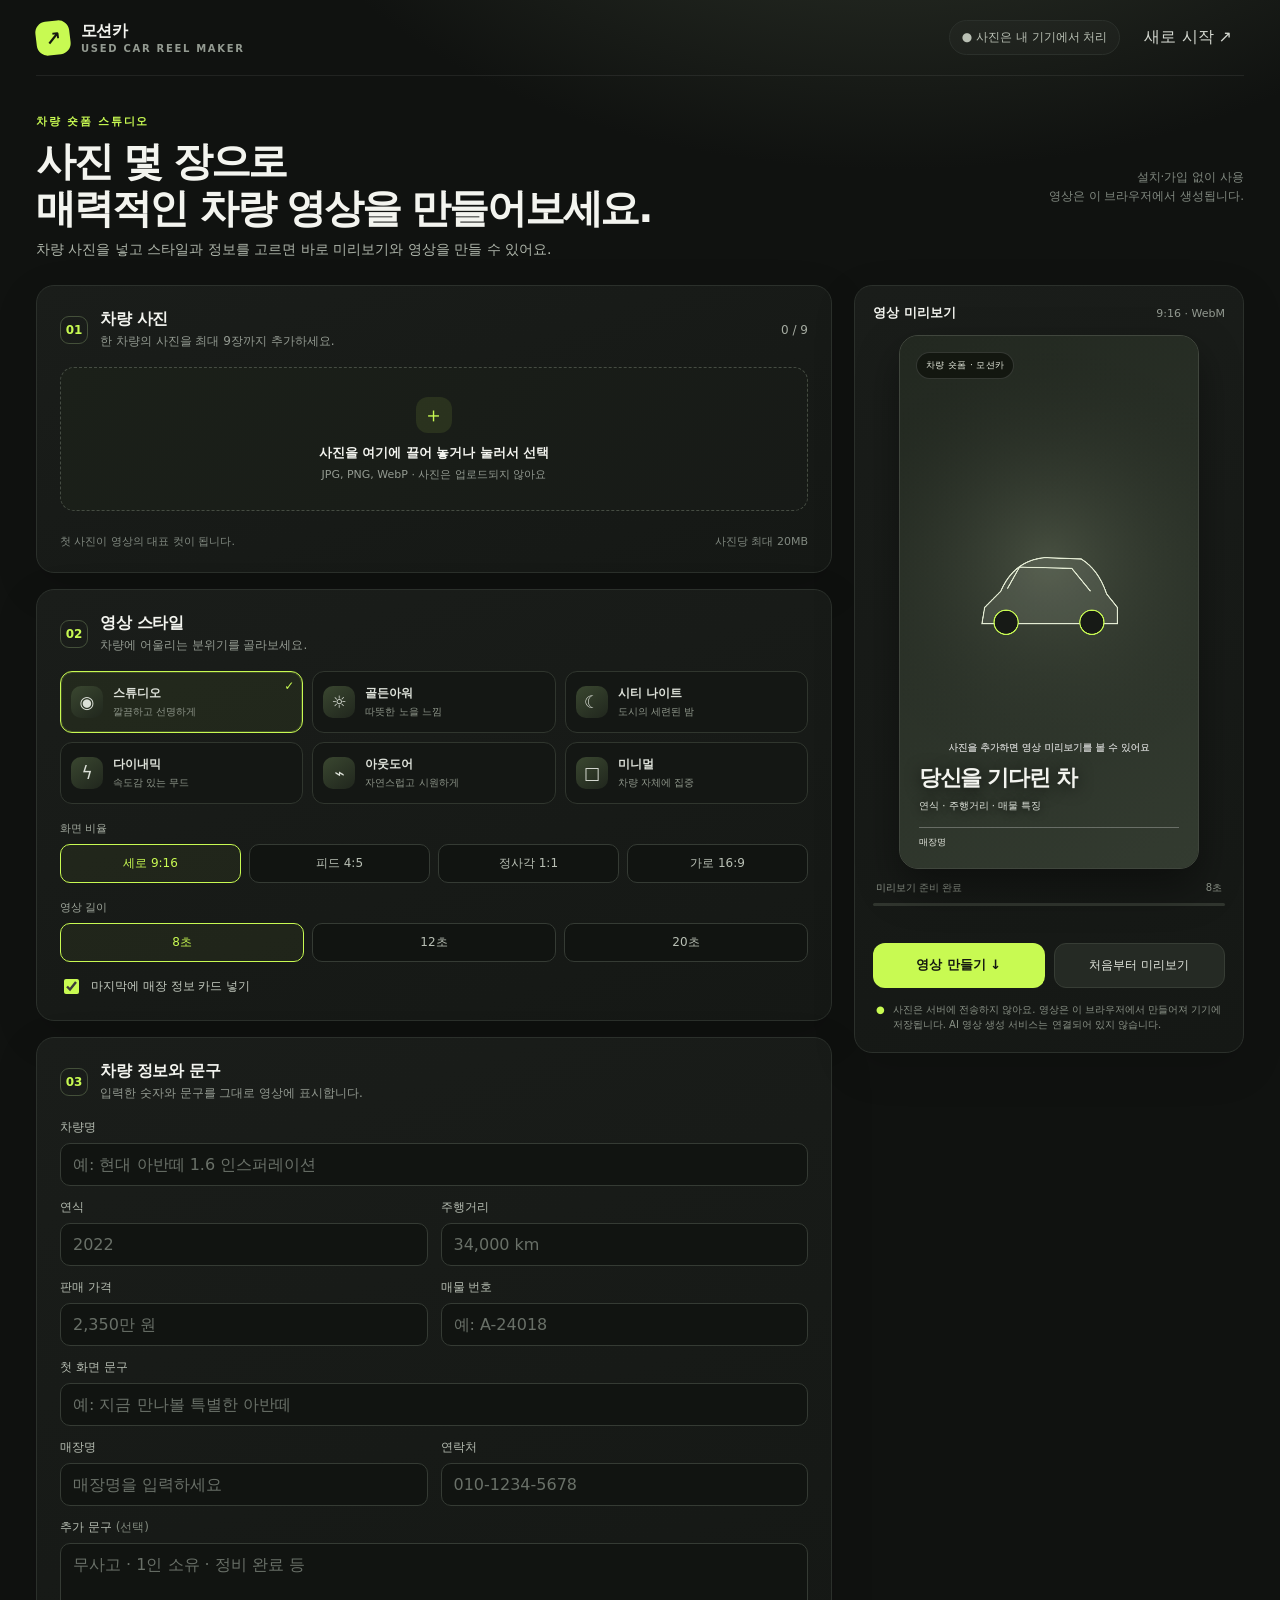
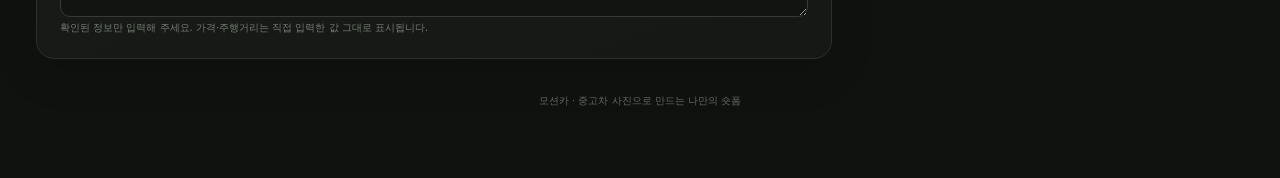
==== reel-maker/index.html @ 9a2888ba "feat: add Korean used-car reel maker" ====
<!doctype html>
<html lang="ko">
<head>
  <meta charset="utf-8">
  <meta name="viewport" content="width=device-width,initial-scale=1">
  <meta name="theme-color" content="#101210">
  <meta name="description" content="중고차 사진을 세로형 숏폼 영상으로 만들어 보세요. 사진은 브라우저에서 처리됩니다.">
  <title>모션카 — 중고차 숏폼 메이커</title>
  <style>
    :root{color-scheme:dark;--bg:#101210;--panel:#171a17;--panel2:#1d211d;--line:#2b302b;--muted:#939a91;--text:#f3f4ef;--lime:#c8fa52;--lime-dark:#a6d735;--orange:#ffb35a;--danger:#ff786f;--radius:18px;font-family:Inter,Pretendard,"Apple SD Gothic Neo","Noto Sans KR",system-ui,sans-serif}
    *{box-sizing:border-box}body{margin:0;background:radial-gradient(1000px 600px at 70% -220px,#32392e 0%,transparent 65%),var(--bg);color:var(--text);min-height:100vh}button,input,select,textarea{font:inherit}button{cursor:pointer}button:focus-visible,input:focus-visible,select:focus-visible,textarea:focus-visible{outline:2px solid var(--lime);outline-offset:2px}.shell{max-width:1320px;margin:auto;padding:0 36px 70px}.topbar{height:76px;display:flex;align-items:center;justify-content:space-between;border-bottom:1px solid #ffffff12}.brand{display:flex;align-items:center;gap:11px;font-weight:800;letter-spacing:-.04em}.brand-mark{width:34px;height:34px;border-radius:11px;background:var(--lime);color:#161910;display:grid;place-items:center;font-size:19px;transform:rotate(-7deg)}.brand small{display:block;color:var(--muted);font-size:10px;letter-spacing:.17em;text-transform:uppercase;margin-top:1px}.top-actions{display:flex;align-items:center;gap:12px}.local-pill{border:1px solid var(--line);background:#ffffff06;border-radius:99px;padding:8px 12px;color:#b9c0b4;font-size:12px}.icon-button,.quiet-button,.primary-button,.upload-button,.remove-button,.mini-button{border:0}.quiet-button{background:transparent;color:#d4d8d0;padding:10px 12px}.page-head{display:flex;justify-content:space-between;align-items:end;gap:20px;padding:38px 0 26px}.eyebrow{color:var(--lime);font-weight:750;font-size:11px;letter-spacing:.16em;text-transform:uppercase}.page-head h1{font-size:clamp(27px,4vw,40px);line-height:1.18;letter-spacing:-.055em;margin:9px 0 9px}.page-head p{margin:0;color:#aeb5aa;font-size:14px}.credit-note{align-self:center;text-align:right;color:#818980;font-size:12px;line-height:1.6}.workspace{display:grid;grid-template-columns:minmax(0,1fr) 390px;gap:22px;align-items:start}.form-column{display:grid;gap:16px}.panel{background:linear-gradient(160deg,#1a1d1a,#151815);border:1px solid var(--line);border-radius:var(--radius);padding:23px;box-shadow:0 14px 44px #0002}.section-head{display:flex;align-items:center;gap:12px;margin-bottom:17px}.step{width:28px;height:28px;border:1px solid #44503a;border-radius:9px;display:grid;place-items:center;color:var(--lime);font-weight:800;font-size:12px}.section-head h2{font-size:16px;margin:0;letter-spacing:-.02em}.section-head p{margin:3px 0 0;color:var(--muted);font-size:12px}.section-head .count{margin-left:auto;font-size:12px;color:#a5aba1}.dropzone{position:relative;border:1px dashed #454c42;border-radius:14px;background:linear-gradient(135deg,#1b2019,#171a17);min-height:144px;display:flex;align-items:center;justify-content:center;text-align:center;padding:20px;transition:.18s}.dropzone:hover,.dropzone.dragging{border-color:var(--lime);background:#c8fa520a}.upload-icon{width:36px;height:36px;border-radius:12px;background:#c8fa5218;color:var(--lime);display:grid;place-items:center;font-size:21px;margin:0 auto 9px}.dropzone strong{font-size:13px}.dropzone span{display:block;color:var(--muted);font-size:11px;margin-top:5px}.upload-button{position:absolute;inset:0;width:100%;height:100%;opacity:0;cursor:pointer}.photo-grid{display:grid;grid-template-columns:repeat(5,minmax(0,1fr));gap:9px;margin-top:12px}.photo-card{position:relative;aspect-ratio:1;border-radius:12px;overflow:hidden;border:1px solid #ffffff18;background:#262a25}.photo-card img{width:100%;height:100%;object-fit:cover;display:block}.photo-index{position:absolute;left:7px;top:7px;background:#0b0d0bbd;border:1px solid #ffffff25;border-radius:7px;padding:3px 6px;font-size:10px}.remove-button{position:absolute;right:6px;top:6px;background:#0b0d0bce;color:#fff;border:1px solid #ffffff25;border-radius:7px;width:24px;height:24px;font-size:13px}.photo-foot{display:flex;justify-content:space-between;gap:10px;color:#818980;font-size:11px;margin-top:11px}.form-grid{display:grid;grid-template-columns:1fr 1fr;gap:13px}.field{display:grid;gap:7px}.field.full{grid-column:1/-1}.field label{font-size:12px;color:#b6bdb2}.field input,.field select,.field textarea{width:100%;border:1px solid #353b34;border-radius:10px;background:#111411;color:var(--text);padding:11px 12px;min-height:42px}.field input::placeholder,.field textarea::placeholder{color:#697068}.field textarea{resize:vertical;min-height:74px}.field-hint{font-size:10px;color:#747c72;margin-top:-3px}.style-grid{display:grid;grid-template-columns:repeat(3,minmax(0,1fr));gap:9px}.style-card{position:relative;display:flex;align-items:center;gap:10px;text-align:left;color:#dce0d8;background:#141714;border:1px solid #30362e;border-radius:12px;padding:11px 10px;min-height:62px;transition:.15s}.style-card:hover{border-color:#656e5e}.style-card.active{border-color:var(--lime);background:#c8fa520d;box-shadow:0 0 0 1px #c8fa522e inset}.style-glyph{width:32px;height:32px;border-radius:10px;display:grid;place-items:center;background:linear-gradient(145deg,#3a4730,#20261d);font-size:17px;flex:none}.style-card b{font-size:12px;display:block}.style-card small{font-size:10px;color:#8e968a;display:block;margin-top:3px}.style-card .check{position:absolute;right:8px;top:7px;color:var(--lime);font-size:12px;display:none}.style-card.active .check{display:block}.option-row{display:flex;gap:8px}.option-button{flex:1;border:1px solid #353b34;border-radius:10px;background:#111411;color:#b9c0b5;padding:10px 8px;font-size:12px;transition:.15s}.option-button.active{border-color:var(--lime);color:var(--lime);background:#c8fa520c}.sub-label{font-size:11px;color:#9fa69b;margin:17px 0 8px}.sub-label:first-child{margin-top:0}.checkrow{display:flex;align-items:center;gap:9px;color:#c4cbc0;font-size:12px;margin-top:14px}.checkrow input{accent-color:var(--lime);width:15px;height:15px}.preview-column{position:sticky;top:18px}.preview-panel{padding:18px}.preview-top{display:flex;align-items:center;justify-content:space-between;margin-bottom:13px}.preview-top b{font-size:13px}.preview-top span{color:#939a91;font-size:11px}.preview-wrap{position:relative;width:min(100%,300px);margin:0 auto;aspect-ratio:9/16;border-radius:19px;overflow:hidden;background:#252921;border:1px solid #40463d;box-shadow:0 18px 42px #0006}.preview-wrap canvas{width:100%;height:100%;display:block}.preview-overlay{position:absolute;inset:0;pointer-events:none;display:flex;flex-direction:column;justify-content:space-between;padding:16px}.preview-badge{align-self:flex-start;background:#10130dcc;border:1px solid #ffffff24;border-radius:99px;padding:6px 9px;font-size:9px;letter-spacing:.04em;color:#e4e9dc}.preview-footer{padding:0 3px 3px}.preview-hook{font-size:22px;font-weight:850;letter-spacing:-.06em;line-height:1.15;text-shadow:0 2px 16px #000b;max-width:95%}.preview-meta{margin-top:8px;font-size:10px;color:#e1e6dd;text-shadow:0 1px 10px #000}.preview-price{margin-top:7px;color:var(--lime);font-weight:850;font-size:16px;text-shadow:0 1px 10px #000}.preview-dealer{margin-top:14px;border-top:1px solid #ffffff45;padding-top:8px;font-size:9px;color:#e6e9e0;display:flex;justify-content:space-between}.preview-caption{display:flex;justify-content:space-between;align-items:center;color:#8f968b;font-size:10px;padding:12px 3px 0}.render-progress{height:3px;background:#31362f;border-radius:99px;margin-top:8px;overflow:hidden}.render-progress i{display:block;width:0;height:100%;background:var(--lime);transition:width .2s}.preview-controls{display:grid;grid-template-columns:1fr 1fr;gap:9px;margin-top:15px}.primary-button{background:var(--lime);color:#141810;font-weight:850;border-radius:12px;padding:13px 15px;font-size:13px;transition:transform .15s,background .15s}.primary-button:hover{background:#d5ff72;transform:translateY(-1px)}.primary-button:disabled{opacity:.55;cursor:wait;transform:none}.secondary-button{background:#252a24;color:#e4e8df;border:1px solid #373d35;border-radius:12px;padding:13px 12px;font-size:12px}.privacy-note{display:flex;gap:8px;align-items:flex-start;color:#899186;font-size:10px;line-height:1.55;padding:14px 3px 1px}.privacy-note i{color:var(--lime);font-style:normal}.toast{position:fixed;left:50%;bottom:24px;transform:translate(-50%,20px);opacity:0;pointer-events:none;background:#252a23;border:1px solid #59634d;color:#edf1e7;border-radius:12px;padding:11px 15px;font-size:12px;box-shadow:0 8px 28px #0007;transition:.2s;z-index:5}.toast.show{opacity:1;transform:translate(-50%,0)}.progress-label{color:#a6b09e;font-size:10px;margin-top:7px;min-height:15px}.footer-note{text-align:center;color:#626a60;font-size:10px;margin-top:35px}
    @media(max-width:980px){.workspace{grid-template-columns:minmax(0,1fr) 330px;gap:14px}.shell{padding-left:22px;padding-right:22px}.panel{padding:19px}.style-grid{grid-template-columns:repeat(2,minmax(0,1fr))}.photo-grid{grid-template-columns:repeat(4,minmax(0,1fr))}}
    @media(max-width:760px){.shell{padding:0 14px 45px}.topbar{height:62px}.local-pill{font-size:10px}.quiet-button{font-size:12px}.page-head{padding:27px 0 20px;align-items:start}.credit-note{display:none}.workspace{grid-template-columns:1fr}.preview-column{position:relative;top:auto;grid-row:1}.preview-panel{padding:14px}.preview-wrap{width:min(58vw,250px)}.preview-controls{grid-template-columns:1fr 1fr}.form-column{grid-row:2}.panel{padding:18px}.photo-grid{grid-template-columns:repeat(4,minmax(0,1fr))}}
    @media(max-width:440px){.page-head h1{font-size:27px}.section-head{margin-bottom:14px}.form-grid{gap:10px}.style-grid{gap:7px}.style-card{padding:9px 8px;gap:7px}.style-glyph{width:28px;height:28px}.photo-grid{grid-template-columns:repeat(3,minmax(0,1fr))}.preview-wrap{width:min(65vw,230px)}}
  </style>
</head>
<body>
  <div class="shell">
    <header class="topbar">
      <div class="brand"><div class="brand-mark" aria-hidden="true">↗</div><div>모션카<small>USED CAR REEL MAKER</small></div></div>
      <div class="top-actions"><span class="local-pill">● 사진은 내 기기에서 처리</span><button class="quiet-button" id="resetBtn" type="button">새로 시작 ↗</button></div>
    </header>
    <main>
      <div class="page-head"><div><div class="eyebrow">차량 숏폼 스튜디오</div><h1>사진 몇 장으로<br>매력적인 차량 영상을 만들어보세요.</h1><p>차량 사진을 넣고 스타일과 정보를 고르면 바로 미리보기와 영상을 만들 수 있어요.</p></div><div class="credit-note">설치·가입 없이 사용<br>영상은 이 브라우저에서 생성됩니다.</div></div>
      <div class="workspace">
        <div class="form-column">
          <section class="panel" aria-labelledby="photosTitle">
            <div class="section-head"><span class="step">01</span><div><h2 id="photosTitle">차량 사진</h2><p>한 차량의 사진을 최대 9장까지 추가하세요.</p></div><span class="count" id="photoCount">0 / 9</span></div>
            <div class="dropzone" id="dropzone"><div><div class="upload-icon">＋</div><strong>사진을 여기에 끌어 놓거나 눌러서 선택</strong><span>JPG, PNG, WebP · 사진은 업로드되지 않아요</span></div><input class="upload-button" id="photoInput" type="file" accept="image/jpeg,image/png,image/webp" multiple aria-label="차량 사진 선택"></div>
            <div class="photo-grid" id="photoGrid" aria-live="polite"></div>
            <div class="photo-foot"><span>첫 사진이 영상의 대표 컷이 됩니다.</span><span>사진당 최대 20MB</span></div>
          </section>
          <section class="panel" aria-labelledby="settingsTitle">
            <div class="section-head"><span class="step">02</span><div><h2 id="settingsTitle">영상 스타일</h2><p>차량에 어울리는 분위기를 골라보세요.</p></div></div>
            <div class="style-grid" id="styleGrid">
              <button class="style-card active" data-style="studio" type="button"><span class="style-glyph">◉</span><span><b>스튜디오</b><small>깔끔하고 선명하게</small></span><span class="check">✓</span></button>
              <button class="style-card" data-style="golden" type="button"><span class="style-glyph">☼</span><span><b>골든아워</b><small>따뜻한 노을 느낌</small></span><span class="check">✓</span></button>
              <button class="style-card" data-style="night" type="button"><span class="style-glyph">☾</span><span><b>시티 나이트</b><small>도시의 세련된 밤</small></span><span class="check">✓</span></button>
              <button class="style-card" data-style="sport" type="button"><span class="style-glyph">ϟ</span><span><b>다이내믹</b><small>속도감 있는 무드</small></span><span class="check">✓</span></button>
              <button class="style-card" data-style="nature" type="button"><span class="style-glyph">⌁</span><span><b>아웃도어</b><small>자연스럽고 시원하게</small></span><span class="check">✓</span></button>
              <button class="style-card" data-style="minimal" type="button"><span class="style-glyph">□</span><span><b>미니멀</b><small>차량 자체에 집중</small></span><span class="check">✓</span></button>
            </div>
            <div class="sub-label">화면 비율</div><div class="option-row" id="ratioOptions"><button class="option-button active" data-value="9:16" type="button">세로 9:16</button><button class="option-button" data-value="4:5" type="button">피드 4:5</button><button class="option-button" data-value="1:1" type="button">정사각 1:1</button><button class="option-button" data-value="16:9" type="button">가로 16:9</button></div>
            <div class="sub-label">영상 길이</div><div class="option-row" id="durationOptions"><button class="option-button active" data-value="8" type="button">8초</button><button class="option-button" data-value="12" type="button">12초</button><button class="option-button" data-value="20" type="button">20초</button></div>
            <label class="checkrow"><input id="endCard" type="checkbox" checked> 마지막에 매장 정보 카드 넣기</label>
          </section>
          <section class="panel" aria-labelledby="detailsTitle">
            <div class="section-head"><span class="step">03</span><div><h2 id="detailsTitle">차량 정보와 문구</h2><p>입력한 숫자와 문구를 그대로 영상에 표시합니다.</p></div></div>
            <div class="form-grid">
              <div class="field full"><label for="carName">차량명</label><input id="carName" maxlength="48" placeholder="예: 현대 아반떼 1.6 인스퍼레이션"></div>
              <div class="field"><label for="year">연식</label><input id="year" inputmode="numeric" maxlength="4" placeholder="2022"></div>
              <div class="field"><label for="mileage">주행거리</label><input id="mileage" inputmode="numeric" placeholder="34,000 km"></div>
              <div class="field"><label for="price">판매 가격</label><input id="price" placeholder="2,350만 원"></div>
              <div class="field"><label for="stock">매물 번호</label><input id="stock" maxlength="24" placeholder="예: A-24018"></div>
              <div class="field full"><label for="hook">첫 화면 문구</label><input id="hook" maxlength="42" placeholder="예: 지금 만나볼 특별한 아반떼"></div>
              <div class="field"><label for="dealer">매장명</label><input id="dealer" maxlength="32" placeholder="매장명을 입력하세요"></div>
              <div class="field"><label for="phone">연락처</label><input id="phone" inputmode="tel" maxlength="24" placeholder="010-1234-5678"></div>
              <div class="field full"><label for="extra">추가 문구 <span style="color:#7f877c">(선택)</span></label><textarea id="extra" maxlength="80" placeholder="무사고 · 1인 소유 · 정비 완료 등"></textarea><span class="field-hint">확인된 정보만 입력해 주세요. 가격·주행거리는 직접 입력한 값 그대로 표시됩니다.</span></div>
            </div>
          </section>
        </div>
        <aside class="preview-column">
          <section class="panel preview-panel" aria-label="영상 미리보기">
            <div class="preview-top"><b>영상 미리보기</b><span id="previewRatio">9:16 · WebM</span></div>
            <div class="preview-wrap" id="previewWrap"><canvas id="previewCanvas" aria-label="차량 영상 미리보기"></canvas><div class="preview-overlay"><span class="preview-badge">차량 숏폼 · 모션카</span><div class="preview-footer"><div class="preview-hook" id="previewHook">당신을 기다린 차</div><div class="preview-meta" id="previewMeta">차량 사진을 추가하면<br>미리보기가 시작돼요.</div><div class="preview-price" id="previewPrice"></div><div class="preview-dealer"><span id="previewDealer">매장명</span><span id="previewPhone"></span></div></div></div></div>
            <div class="preview-caption"><span id="previewState">미리보기 준비 완료</span><span id="previewDuration">8초</span></div><div class="render-progress"><i id="progressBar"></i></div><div class="progress-label" id="progressLabel" aria-live="polite"></div>
            <div class="preview-controls"><button class="primary-button" id="createBtn" type="button">영상 만들기 ↓</button><button class="secondary-button" id="previewBtn" type="button">처음부터 미리보기</button></div>
            <div class="privacy-note"><i>●</i><span>사진은 서버에 전송하지 않아요. 영상은 이 브라우저에서 만들어져 기기에 저장됩니다. AI 영상 생성 서비스는 연결되어 있지 않습니다.</span></div>
          </section>
        </aside>
      </div>
    </main>
    <div class="footer-note">모션카 · 중고차 사진으로 만드는 나만의 숏폼</div>
  </div>
  <div class="toast" id="toast" role="status" aria-live="polite"></div>
  <script>
  (()=>{
    const MAX_FILES=9,MAX_SIZE=20*1024*1024;
    const state={photos:[],style:'studio',ratio:'9:16',duration:8,rendering:false,raf:0,startedAt:performance.now()};
    const $=s=>document.querySelector(s), canvas=$('#previewCanvas'),ctx=canvas.getContext('2d',{alpha:false});
    const themes={studio:{top:'#222820',bottom:'#333b30',glow:'#d6e4bb'},golden:{top:'#45301f',bottom:'#8b5732',glow:'#ffd089'},night:{top:'#111728',bottom:'#252f47',glow:'#97baff'},sport:{top:'#251e20',bottom:'#542e2e',glow:'#ff8274'},nature:{top:'#172c28',bottom:'#375044',glow:'#a7dcb5'},minimal:{top:'#242622',bottom:'#484a40',glow:'#eeeece'}};
    const ratioMap={'9:16':[720,1280],'4:5':[864,1080],'1:1':[1080,1080],'16:9':[1280,720]};
    function text(id){return document.getElementById(id).value.trim()}
    function fmtPrice(value){return value?value:''}
    function setCanvasSize(){const d=ratioMap[state.ratio];canvas.width=d[0];canvas.height=d[1];$('#previewWrap').style.aspectRatio=state.ratio.replace(':',' / ');$('#previewRatio').textContent=state.ratio+' · WebM';drawPreview()}
    function cover(img,x,y,w,h,zoom=1){const iw=img.naturalWidth||img.width,ih=img.naturalHeight||img.height;if(!iw||!ih)return;const scale=Math.max(w/iw,h/ih)*zoom,sw=w/scale,sh=h/scale,sx=(iw-sw)/2,sy=(ih-sh)/2;ctx.drawImage(img,sx,sy,sw,sh,x,y,w,h)}
    function drawBackdrop(){const g=ctx.createLinearGradient(0,0,canvas.width,canvas.height),t=themes[state.style];g.addColorStop(0,t.top);g.addColorStop(1,t.bottom);ctx.fillStyle=g;ctx.fillRect(0,0,canvas.width,canvas.height);const glow=ctx.createRadialGradient(canvas.width*.5,canvas.height*.42,20,canvas.width*.5,canvas.height*.42,canvas.width*.75);glow.addColorStop(0,t.glow+'28');glow.addColorStop(1,'#00000000');ctx.fillStyle=glow;ctx.fillRect(0,0,canvas.width,canvas.height)}
    function drawCarGlyph(){const w=canvas.width,h=canvas.height,cx=w*.5,cy=h*.49,s=Math.min(w,h)*.45;ctx.save();ctx.translate(cx,cy);ctx.fillStyle='#d8dfd01d';ctx.strokeStyle='#e4ecd4';ctx.lineWidth=Math.max(2,s*.009);ctx.beginPath();ctx.moveTo(-s*.48,s*.08);ctx.lineTo(-s*.36,-s*.04);ctx.quadraticCurveTo(-s*.26,-s*.27,-s*.03,-s*.29);ctx.lineTo(s*.24,-s*.28);ctx.quadraticCurveTo(s*.37,-s*.2,s*.43,-s*.02);ctx.lineTo(s*.51,s*.08);ctx.lineTo(s*.51,s*.2);ctx.lineTo(-s*.5,s*.2);ctx.closePath();ctx.fill();ctx.stroke();ctx.beginPath();ctx.moveTo(-s*.31,-s*.06);ctx.lineTo(-s*.22,-s*.22);ctx.lineTo(s*.17,-s*.21);ctx.lineTo(s*.31,-s*.04);ctx.stroke();for(const x of [-.32,.32]){ctx.beginPath();ctx.arc(s*x,s*.19,s*.09,0,Math.PI*2);ctx.fillStyle='#171a16';ctx.fill();ctx.strokeStyle='#c8fa52';ctx.stroke()}ctx.restore();ctx.fillStyle='#ffffffaa';ctx.font=`600 ${Math.round(Math.min(w,h)*.032)}px system-ui`;ctx.textAlign='center';ctx.fillText('사진을 추가하면 영상 미리보기를 볼 수 있어요',w/2,canvas.height*.78)}
    function drawPreview(){if(!ctx)return;drawBackdrop();if(!state.photos.length){drawCarGlyph();return}const now=performance.now(),index=Math.floor(now/2700)%state.photos.length,img=state.photos[index].img;const zoom=1.015+Math.sin(now/2600)*.035;ctx.save();cover(img,canvas.width*.04,canvas.height*.14,canvas.width*.92,canvas.height*.66,zoom);ctx.fillStyle='#11150d20';ctx.fillRect(canvas.width*.04,canvas.height*.14,canvas.width*.92,canvas.height*.66);ctx.restore();const fade=ctx.createLinearGradient(0,canvas.height*.59,0,canvas.height);fade.addColorStop(0,'#10130a00');fade.addColorStop(.52,'#10130ab3');fade.addColorStop(1,'#10130af2');ctx.fillStyle=fade;ctx.fillRect(0,0,canvas.width,canvas.height);ctx.fillStyle=themes[state.style].glow;ctx.fillRect(canvas.width*.08,canvas.height*.81,canvas.width*.11,Math.max(3,canvas.height*.005));window.cancelAnimationFrame(state.raf);state.raf=window.requestAnimationFrame(drawPreview)}
    function updateOverlay(){const name=text('carName')||'당신을 기다린 차';$('#previewHook').textContent=text('hook')||name;const meta=[text('year'),text('mileage'),text('extra')].filter(Boolean);$('#previewMeta').innerHTML=meta.length?meta.map(escapeHTML).join(' · '):'연식 · 주행거리 · 매물 특징';$('#previewPrice').textContent=fmtPrice(text('price'));$('#previewDealer').textContent=text('dealer')||'매장명';$('#previewPhone').textContent=text('phone');$('#previewDuration').textContent=state.duration+'초';drawPreview()}
    function escapeHTML(v){return v.replace(/[&<>"']/g,c=>({'&':'&amp;','<':'&lt;','>':'&gt;','"':'&quot;',"'":'&#39;'}[c]))}
    function toast(message){const el=$('#toast');el.textContent=message;el.classList.add('show');clearTimeout(toast.timer);toast.timer=setTimeout(()=>el.classList.remove('show'),2600)}
    function renderPhotos(){const grid=$('#photoGrid');grid.replaceChildren();state.photos.forEach((p,i)=>{const card=document.createElement('div');card.className='photo-card';const img=document.createElement('img');img.src=p.url;img.alt=`차량 사진 ${i+1}`;img.loading='lazy';const num=document.createElement('span');num.className='photo-index';num.textContent=i===0?'대표':String(i+1).padStart(2,'0');const del=document.createElement('button');del.className='remove-button';del.type='button';del.title=`사진 ${i+1} 삭제`;del.setAttribute('aria-label',`사진 ${i+1} 삭제`);del.textContent='×';del.addEventListener('click',()=>{URL.revokeObjectURL(state.photos[i].url);state.photos.splice(i,1);renderPhotos();updateOverlay()});card.append(img,num,del);grid.append(card)});$('#photoCount').textContent=`${state.photos.length} / ${MAX_FILES}`;updateOverlay()}
    function addFiles(files){const candidates=[...files].filter(f=>f.type.startsWith('image/'));if(candidates.length!==files.length)toast('이미지 파일만 추가할 수 있어요.');for(const f of candidates){if(state.photos.length>=MAX_FILES){toast('사진은 최대 9장까지 추가할 수 있어요.');break}if(f.size>MAX_SIZE){toast(`${f.name}: 20MB 이하의 사진을 선택해 주세요.`);continue}const url=URL.createObjectURL(f),img=new Image();img.onload=()=>{state.photos.push({file:f,url,img});renderPhotos()};img.onerror=()=>{URL.revokeObjectURL(url);toast('열 수 없는 사진입니다. 다른 파일을 선택해 주세요.')};img.src=url}}
    function drawVideoFrame(timeSeconds,totalSeconds){const n=state.photos.length,withEnd=$('#endCard').checked&&text('dealer'),end=withEnd&&timeSeconds>totalSeconds-.9;drawBackdrop();if(end){const t=themes[state.style];ctx.fillStyle=t.glow;ctx.font=`800 ${canvas.width*.07}px system-ui`;ctx.textAlign='center';ctx.fillText(text('dealer')||'문의하기',canvas.width/2,canvas.height*.43);ctx.fillStyle='#f4f5ee';ctx.font=`700 ${canvas.width*.052}px system-ui`;ctx.fillText(text('carName')||'차량 상담 안내',canvas.width/2,canvas.height*.51);ctx.fillStyle='#c9d0c1';ctx.font=`500 ${canvas.width*.036}px system-ui`;ctx.fillText(text('phone')||'편하게 문의해 주세요',canvas.width/2,canvas.height*.58);ctx.fillStyle='#c8fa52';ctx.font=`800 ${canvas.width*.035}px system-ui`;ctx.fillText(text('price'),canvas.width/2,canvas.height*.66);return}
      const contentDuration=withEnd?totalSeconds-.9:totalSeconds,per=contentDuration/n,slide=Math.min(n-1,Math.floor(timeSeconds/per)),local=Math.max(0,(timeSeconds-slide*per)/per),p=state.photos[slide];if(p){const pad=canvas.width*.04,top=canvas.height*.1,bottom=canvas.height*.76;const zoom=1+local*.07,offset=Math.sin(local*Math.PI)*canvas.width*.025;cover(p.img,pad+offset,top,canvas.width-pad*2,bottom-top,zoom)}const fade=ctx.createLinearGradient(0,canvas.height*.53,0,canvas.height);fade.addColorStop(0,'#10130a00');fade.addColorStop(.5,'#10130ab8');fade.addColorStop(1,'#10130af7');ctx.fillStyle=fade;ctx.fillRect(0,canvas.height*.5,canvas.width,canvas.height*.5);ctx.textAlign='left';const left=canvas.width*.09,base=canvas.height*.81,scale=canvas.width/720;ctx.fillStyle='#fff';ctx.font=`700 ${28*scale}px system-ui`;wrapCanvasText(text('hook')||text('carName')||'오늘의 추천 차량',left,base,canvas.width*.8,34*scale);let y=base+54*scale;ctx.fillStyle='#dfe5d9';ctx.font=`500 ${15*scale}px system-ui`;const meta=[text('year'),text('mileage'),text('stock')&&`매물 ${text('stock')}`].filter(Boolean).join('  ·  ');if(meta){ctx.fillText(meta,left,y);y+=28*scale}if(text('price')){ctx.fillStyle='#c8fa52';ctx.font=`800 ${22*scale}px system-ui`;ctx.fillText(text('price'),left,y);y+=31*scale}if(text('extra')){ctx.fillStyle='#f0f3eb';ctx.font=`500 ${14*scale}px system-ui`;wrapCanvasText(text('extra'),left,y,canvas.width*.82,19*scale)}ctx.fillStyle='#ffffffb8';ctx.font=`500 ${12*scale}px system-ui`;ctx.fillText(text('dealer')||'모션카',left,canvas.height*.95);ctx.textAlign='right';ctx.fillText(`${String(slide+1).padStart(2,'0')} / ${String(n).padStart(2,'0')}`,canvas.width-left,canvas.height*.95)}
    function wrapCanvasText(value,x,y,maxWidth,lineHeight){let line='';for(const word of value){const next=line+word;if(ctx.measureText(next).width>maxWidth&&line){ctx.fillText(line,x,y);line=word;y+=lineHeight}else line=next}if(line)ctx.fillText(line,x,y)}
    function saveBlob(blob){const a=document.createElement('a'),url=URL.createObjectURL(blob);a.href=url;a.download=`motioncar-${new Date().toISOString().slice(0,10)}.webm`;document.body.append(a);a.click();a.remove();setTimeout(()=>URL.revokeObjectURL(url),30000)}
    async function createVideo(){if(!state.photos.length){toast('먼저 차량 사진을 한 장 이상 추가해 주세요.');$('#photoInput').focus();return}if(state.rendering)return;if(!window.MediaRecorder||!canvas.captureStream){toast('이 브라우저에서는 영상 내보내기를 지원하지 않아요. 최신 Chrome 또는 Edge를 사용해 주세요.');return}state.rendering=true;$('#createBtn').disabled=true;$('#createBtn').textContent='영상 만드는 중…';$('#previewState').textContent='영상 생성 중';$('#progressLabel').textContent='사진을 영상으로 연결하고 있어요…';$('#progressBar').style.width='0%';setCanvasSize();window.cancelAnimationFrame(state.raf);state.raf=0;const stream=canvas.captureStream(30);let mime='video/webm;codecs=vp9';if(!MediaRecorder.isTypeSupported(mime))mime='video/webm;codecs=vp8';if(!MediaRecorder.isTypeSupported(mime))mime='video/webm';const parts=[];let recorder;try{const recorderOptions={videoBitsPerSecond:5000000};if(MediaRecorder.isTypeSupported(mime))recorderOptions.mimeType=mime;recorder=new MediaRecorder(stream,recorderOptions);recorder.ondataavailable=e=>{if(e.data&&e.data.size)parts.push(e.data)};const stopped=new Promise((resolve,reject)=>{recorder.onstop=resolve;recorder.onerror=()=>reject(new Error('영상 인코딩에 실패했어요.'))});recorder.start(200);const started=performance.now(),duration=state.duration*1000;await new Promise(resolve=>{const tick=now=>{const elapsed=now-started,sec=Math.min(state.duration,elapsed/1000);drawVideoFrame(sec,state.duration);$('#progressBar').style.width=`${Math.min(100,elapsed/duration*100)}%`;if(elapsed>=duration){recorder.stop();resolve()}else requestAnimationFrame(tick)};requestAnimationFrame(tick)});await stopped;stream.getTracks().forEach(t=>t.stop());const blob=new Blob(parts,{type:recorder.mimeType||'video/webm'});saveBlob(blob);$('#previewState').textContent='영상 다운로드 완료';$('#progressLabel').textContent=`${state.duration}초 영상이 기기에 저장됐어요.`;toast('영상이 다운로드 폴더에 저장됐어요.')}catch(e){stream.getTracks().forEach(t=>t.stop());$('#previewState').textContent='생성 중 오류';$('#progressLabel').textContent=e.message||'다시 시도해 주세요.';toast(e.message||'영상을 만들지 못했어요.')}finally{state.rendering=false;$('#createBtn').disabled=false;$('#createBtn').textContent='영상 만들기 ↓';setTimeout(()=>$('#progressBar').style.width='0%',1800);updateOverlay()}}
    $('#photoInput').addEventListener('change',e=>{addFiles(e.target.files);e.target.value=''});const dz=$('#dropzone');dz.addEventListener('dragover',e=>{e.preventDefault();dz.classList.add('dragging')});dz.addEventListener('dragleave',()=>dz.classList.remove('dragging'));dz.addEventListener('drop',e=>{e.preventDefault();dz.classList.remove('dragging');addFiles(e.dataTransfer.files)});
    $('#styleGrid').addEventListener('click',e=>{const b=e.target.closest('[data-style]');if(!b)return;document.querySelectorAll('[data-style]').forEach(x=>x.classList.toggle('active',x===b));state.style=b.dataset.style;drawPreview()});
    $('#ratioOptions').addEventListener('click',e=>{const b=e.target.closest('[data-value]');if(!b)return;state.ratio=b.dataset.value;document.querySelectorAll('#ratioOptions [data-value]').forEach(x=>x.classList.toggle('active',x===b));setCanvasSize()});
    $('#durationOptions').addEventListener('click',e=>{const b=e.target.closest('[data-value]');if(!b)return;state.duration=Number(b.dataset.value);document.querySelectorAll('#durationOptions [data-value]').forEach(x=>x.classList.toggle('active',x===b));updateOverlay()});
    ['carName','year','mileage','price','stock','hook','dealer','phone','extra'].forEach(id=>$('#'+id).addEventListener('input',updateOverlay));$('#endCard').addEventListener('change',updateOverlay);$('#createBtn').addEventListener('click',createVideo);$('#previewBtn').addEventListener('click',()=>{state.startedAt=performance.now();drawPreview();toast('미리보기를 처음부터 재생해요.')});$('#resetBtn').addEventListener('click',()=>{if(state.rendering)return;state.photos.forEach(p=>URL.revokeObjectURL(p.url));state.photos=[];['carName','year','mileage','price','stock','hook','dealer','phone','extra'].forEach(id=>$('#'+id).value='');$('#endCard').checked=true;state.style='studio';state.ratio='9:16';state.duration=8;document.querySelectorAll('[data-style]').forEach(x=>x.classList.toggle('active',x.dataset.style==='studio'));document.querySelectorAll('#ratioOptions [data-value]').forEach(x=>x.classList.toggle('active',x.dataset.value==='9:16'));document.querySelectorAll('#durationOptions [data-value]').forEach(x=>x.classList.toggle('active',x.dataset.value==='8'));renderPhotos();setCanvasSize();$('#previewState').textContent='미리보기 준비 완료';$('#progressLabel').textContent='';toast('새 작업을 시작할 수 있어요.')});window.addEventListener('resize',()=>{if(!state.rendering)drawPreview()});setCanvasSize();updateOverlay();
  })();
  </script>
</body>
</html>
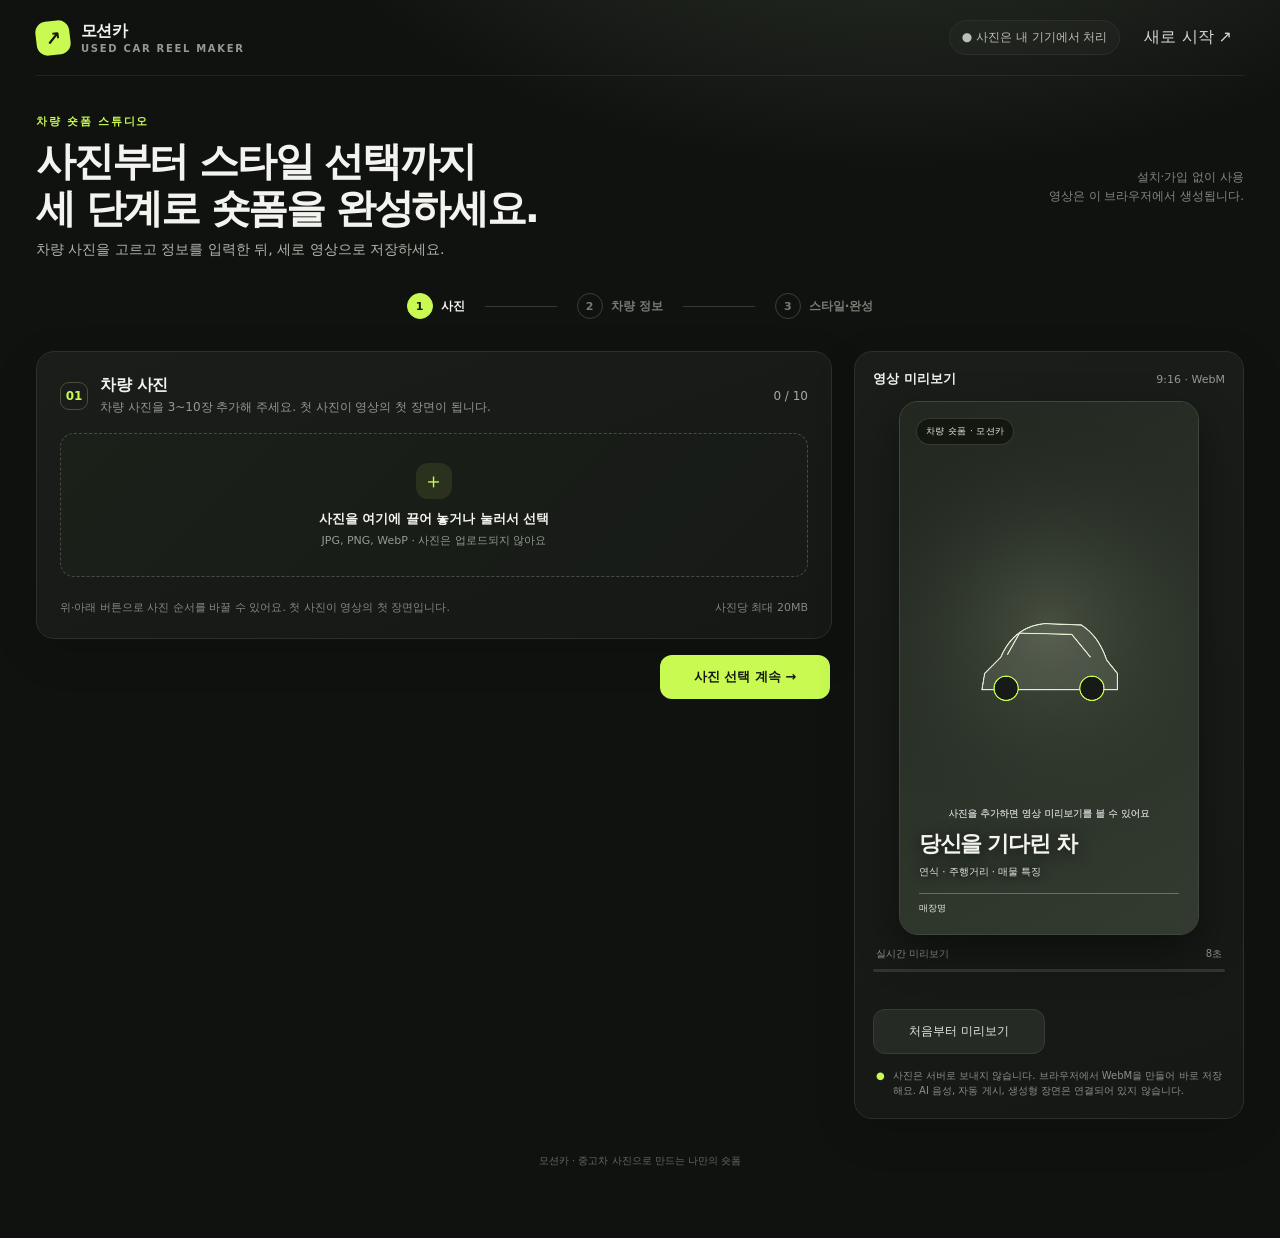
==== commit 85e463e6: "feat: structure reel maker as a Korean three-step flow" ====
--- a/reel-maker/index.html
+++ b/reel-maker/index.html
@@ -8,7 +8,7 @@
   <title>모션카 — 중고차 숏폼 메이커</title>
   <style>
     :root{color-scheme:dark;--bg:#101210;--panel:#171a17;--panel2:#1d211d;--line:#2b302b;--muted:#939a91;--text:#f3f4ef;--lime:#c8fa52;--lime-dark:#a6d735;--orange:#ffb35a;--danger:#ff786f;--radius:18px;font-family:Inter,Pretendard,"Apple SD Gothic Neo","Noto Sans KR",system-ui,sans-serif}
-    *{box-sizing:border-box}body{margin:0;background:radial-gradient(1000px 600px at 70% -220px,#32392e 0%,transparent 65%),var(--bg);color:var(--text);min-height:100vh}button,input,select,textarea{font:inherit}button{cursor:pointer}button:focus-visible,input:focus-visible,select:focus-visible,textarea:focus-visible{outline:2px solid var(--lime);outline-offset:2px}.shell{max-width:1320px;margin:auto;padding:0 36px 70px}.topbar{height:76px;display:flex;align-items:center;justify-content:space-between;border-bottom:1px solid #ffffff12}.brand{display:flex;align-items:center;gap:11px;font-weight:800;letter-spacing:-.04em}.brand-mark{width:34px;height:34px;border-radius:11px;background:var(--lime);color:#161910;display:grid;place-items:center;font-size:19px;transform:rotate(-7deg)}.brand small{display:block;color:var(--muted);font-size:10px;letter-spacing:.17em;text-transform:uppercase;margin-top:1px}.top-actions{display:flex;align-items:center;gap:12px}.local-pill{border:1px solid var(--line);background:#ffffff06;border-radius:99px;padding:8px 12px;color:#b9c0b4;font-size:12px}.icon-button,.quiet-button,.primary-button,.upload-button,.remove-button,.mini-button{border:0}.quiet-button{background:transparent;color:#d4d8d0;padding:10px 12px}.page-head{display:flex;justify-content:space-between;align-items:end;gap:20px;padding:38px 0 26px}.eyebrow{color:var(--lime);font-weight:750;font-size:11px;letter-spacing:.16em;text-transform:uppercase}.page-head h1{font-size:clamp(27px,4vw,40px);line-height:1.18;letter-spacing:-.055em;margin:9px 0 9px}.page-head p{margin:0;color:#aeb5aa;font-size:14px}.credit-note{align-self:center;text-align:right;color:#818980;font-size:12px;line-height:1.6}.workspace{display:grid;grid-template-columns:minmax(0,1fr) 390px;gap:22px;align-items:start}.form-column{display:grid;gap:16px}.panel{background:linear-gradient(160deg,#1a1d1a,#151815);border:1px solid var(--line);border-radius:var(--radius);padding:23px;box-shadow:0 14px 44px #0002}.section-head{display:flex;align-items:center;gap:12px;margin-bottom:17px}.step{width:28px;height:28px;border:1px solid #44503a;border-radius:9px;display:grid;place-items:center;color:var(--lime);font-weight:800;font-size:12px}.section-head h2{font-size:16px;margin:0;letter-spacing:-.02em}.section-head p{margin:3px 0 0;color:var(--muted);font-size:12px}.section-head .count{margin-left:auto;font-size:12px;color:#a5aba1}.dropzone{position:relative;border:1px dashed #454c42;border-radius:14px;background:linear-gradient(135deg,#1b2019,#171a17);min-height:144px;display:flex;align-items:center;justify-content:center;text-align:center;padding:20px;transition:.18s}.dropzone:hover,.dropzone.dragging{border-color:var(--lime);background:#c8fa520a}.upload-icon{width:36px;height:36px;border-radius:12px;background:#c8fa5218;color:var(--lime);display:grid;place-items:center;font-size:21px;margin:0 auto 9px}.dropzone strong{font-size:13px}.dropzone span{display:block;color:var(--muted);font-size:11px;margin-top:5px}.upload-button{position:absolute;inset:0;width:100%;height:100%;opacity:0;cursor:pointer}.photo-grid{display:grid;grid-template-columns:repeat(5,minmax(0,1fr));gap:9px;margin-top:12px}.photo-card{position:relative;aspect-ratio:1;border-radius:12px;overflow:hidden;border:1px solid #ffffff18;background:#262a25}.photo-card img{width:100%;height:100%;object-fit:cover;display:block}.photo-index{position:absolute;left:7px;top:7px;background:#0b0d0bbd;border:1px solid #ffffff25;border-radius:7px;padding:3px 6px;font-size:10px}.remove-button{position:absolute;right:6px;top:6px;background:#0b0d0bce;color:#fff;border:1px solid #ffffff25;border-radius:7px;width:24px;height:24px;font-size:13px}.photo-foot{display:flex;justify-content:space-between;gap:10px;color:#818980;font-size:11px;margin-top:11px}.form-grid{display:grid;grid-template-columns:1fr 1fr;gap:13px}.field{display:grid;gap:7px}.field.full{grid-column:1/-1}.field label{font-size:12px;color:#b6bdb2}.field input,.field select,.field textarea{width:100%;border:1px solid #353b34;border-radius:10px;background:#111411;color:var(--text);padding:11px 12px;min-height:42px}.field input::placeholder,.field textarea::placeholder{color:#697068}.field textarea{resize:vertical;min-height:74px}.field-hint{font-size:10px;color:#747c72;margin-top:-3px}.style-grid{display:grid;grid-template-columns:repeat(3,minmax(0,1fr));gap:9px}.style-card{position:relative;display:flex;align-items:center;gap:10px;text-align:left;color:#dce0d8;background:#141714;border:1px solid #30362e;border-radius:12px;padding:11px 10px;min-height:62px;transition:.15s}.style-card:hover{border-color:#656e5e}.style-card.active{border-color:var(--lime);background:#c8fa520d;box-shadow:0 0 0 1px #c8fa522e inset}.style-glyph{width:32px;height:32px;border-radius:10px;display:grid;place-items:center;background:linear-gradient(145deg,#3a4730,#20261d);font-size:17px;flex:none}.style-card b{font-size:12px;display:block}.style-card small{font-size:10px;color:#8e968a;display:block;margin-top:3px}.style-card .check{position:absolute;right:8px;top:7px;color:var(--lime);font-size:12px;display:none}.style-card.active .check{display:block}.option-row{display:flex;gap:8px}.option-button{flex:1;border:1px solid #353b34;border-radius:10px;background:#111411;color:#b9c0b5;padding:10px 8px;font-size:12px;transition:.15s}.option-button.active{border-color:var(--lime);color:var(--lime);background:#c8fa520c}.sub-label{font-size:11px;color:#9fa69b;margin:17px 0 8px}.sub-label:first-child{margin-top:0}.checkrow{display:flex;align-items:center;gap:9px;color:#c4cbc0;font-size:12px;margin-top:14px}.checkrow input{accent-color:var(--lime);width:15px;height:15px}.preview-column{position:sticky;top:18px}.preview-panel{padding:18px}.preview-top{display:flex;align-items:center;justify-content:space-between;margin-bottom:13px}.preview-top b{font-size:13px}.preview-top span{color:#939a91;font-size:11px}.preview-wrap{position:relative;width:min(100%,300px);margin:0 auto;aspect-ratio:9/16;border-radius:19px;overflow:hidden;background:#252921;border:1px solid #40463d;box-shadow:0 18px 42px #0006}.preview-wrap canvas{width:100%;height:100%;display:block}.preview-overlay{position:absolute;inset:0;pointer-events:none;display:flex;flex-direction:column;justify-content:space-between;padding:16px}.preview-badge{align-self:flex-start;background:#10130dcc;border:1px solid #ffffff24;border-radius:99px;padding:6px 9px;font-size:9px;letter-spacing:.04em;color:#e4e9dc}.preview-footer{padding:0 3px 3px}.preview-hook{font-size:22px;font-weight:850;letter-spacing:-.06em;line-height:1.15;text-shadow:0 2px 16px #000b;max-width:95%}.preview-meta{margin-top:8px;font-size:10px;color:#e1e6dd;text-shadow:0 1px 10px #000}.preview-price{margin-top:7px;color:var(--lime);font-weight:850;font-size:16px;text-shadow:0 1px 10px #000}.preview-dealer{margin-top:14px;border-top:1px solid #ffffff45;padding-top:8px;font-size:9px;color:#e6e9e0;display:flex;justify-content:space-between}.preview-caption{display:flex;justify-content:space-between;align-items:center;color:#8f968b;font-size:10px;padding:12px 3px 0}.render-progress{height:3px;background:#31362f;border-radius:99px;margin-top:8px;overflow:hidden}.render-progress i{display:block;width:0;height:100%;background:var(--lime);transition:width .2s}.preview-controls{display:grid;grid-template-columns:1fr 1fr;gap:9px;margin-top:15px}.primary-button{background:var(--lime);color:#141810;font-weight:850;border-radius:12px;padding:13px 15px;font-size:13px;transition:transform .15s,background .15s}.primary-button:hover{background:#d5ff72;transform:translateY(-1px)}.primary-button:disabled{opacity:.55;cursor:wait;transform:none}.secondary-button{background:#252a24;color:#e4e8df;border:1px solid #373d35;border-radius:12px;padding:13px 12px;font-size:12px}.privacy-note{display:flex;gap:8px;align-items:flex-start;color:#899186;font-size:10px;line-height:1.55;padding:14px 3px 1px}.privacy-note i{color:var(--lime);font-style:normal}.toast{position:fixed;left:50%;bottom:24px;transform:translate(-50%,20px);opacity:0;pointer-events:none;background:#252a23;border:1px solid #59634d;color:#edf1e7;border-radius:12px;padding:11px 15px;font-size:12px;box-shadow:0 8px 28px #0007;transition:.2s;z-index:5}.toast.show{opacity:1;transform:translate(-50%,0)}.progress-label{color:#a6b09e;font-size:10px;margin-top:7px;min-height:15px}.footer-note{text-align:center;color:#626a60;font-size:10px;margin-top:35px}
+    *{box-sizing:border-box}body{margin:0;background:radial-gradient(1000px 600px at 70% -220px,#32392e 0%,transparent 65%),var(--bg);color:var(--text);min-height:100vh}button,input,select,textarea{font:inherit}button{cursor:pointer}button:focus-visible,input:focus-visible,select:focus-visible,textarea:focus-visible{outline:2px solid var(--lime);outline-offset:2px}.shell{max-width:1320px;margin:auto;padding:0 36px 70px}.topbar{height:76px;display:flex;align-items:center;justify-content:space-between;border-bottom:1px solid #ffffff12}.brand{display:flex;align-items:center;gap:11px;font-weight:800;letter-spacing:-.04em}.brand-mark{width:34px;height:34px;border-radius:11px;background:var(--lime);color:#161910;display:grid;place-items:center;font-size:19px;transform:rotate(-7deg)}.brand small{display:block;color:var(--muted);font-size:10px;letter-spacing:.17em;text-transform:uppercase;margin-top:1px}.top-actions{display:flex;align-items:center;gap:12px}.local-pill{border:1px solid var(--line);background:#ffffff06;border-radius:99px;padding:8px 12px;color:#b9c0b4;font-size:12px}.icon-button,.quiet-button,.primary-button,.upload-button,.remove-button,.mini-button{border:0}.quiet-button{background:transparent;color:#d4d8d0;padding:10px 12px}.page-head{display:flex;justify-content:space-between;align-items:end;gap:20px;padding:38px 0 26px}.eyebrow{color:var(--lime);font-weight:750;font-size:11px;letter-spacing:.16em;text-transform:uppercase}.page-head h1{font-size:clamp(27px,4vw,40px);line-height:1.18;letter-spacing:-.055em;margin:9px 0 9px}.page-head p{margin:0;color:#aeb5aa;font-size:14px}.credit-note{align-self:center;text-align:right;color:#818980;font-size:12px;line-height:1.6}.workspace{display:grid;grid-template-columns:minmax(0,1fr) 390px;gap:22px;align-items:start}.form-column{display:grid;gap:16px}.panel{background:linear-gradient(160deg,#1a1d1a,#151815);border:1px solid var(--line);border-radius:var(--radius);padding:23px;box-shadow:0 14px 44px #0002}.section-head{display:flex;align-items:center;gap:12px;margin-bottom:17px}.step{width:28px;height:28px;border:1px solid #44503a;border-radius:9px;display:grid;place-items:center;color:var(--lime);font-weight:800;font-size:12px}.section-head h2{font-size:16px;margin:0;letter-spacing:-.02em}.section-head p{margin:3px 0 0;color:var(--muted);font-size:12px}.section-head .count{margin-left:auto;font-size:12px;color:#a5aba1}.dropzone{position:relative;border:1px dashed #454c42;border-radius:14px;background:linear-gradient(135deg,#1b2019,#171a17);min-height:144px;display:flex;align-items:center;justify-content:center;text-align:center;padding:20px;transition:.18s}.dropzone:hover,.dropzone.dragging{border-color:var(--lime);background:#c8fa520a}.upload-icon{width:36px;height:36px;border-radius:12px;background:#c8fa5218;color:var(--lime);display:grid;place-items:center;font-size:21px;margin:0 auto 9px}.dropzone strong{font-size:13px}.dropzone span{display:block;color:var(--muted);font-size:11px;margin-top:5px}.upload-button{position:absolute;inset:0;width:100%;height:100%;opacity:0;cursor:pointer}.photo-grid{display:grid;grid-template-columns:repeat(5,minmax(0,1fr));gap:9px;margin-top:12px}.photo-card{position:relative;aspect-ratio:1;border-radius:12px;overflow:hidden;border:1px solid #ffffff18;background:#262a25}.photo-card img{width:100%;height:100%;object-fit:cover;display:block} .photo-index{position:absolute;left:7px;top:7px;background:#0b0d0bbd;border:1px solid #ffffff25;border-radius:7px;padding:3px 6px;font-size:10px}.photo-order{position:absolute;left:6px;right:6px;bottom:6px;display:flex;justify-content:space-between}.photo-order button{border:1px solid #ffffff2c;border-radius:7px;background:#0b0d0bcf;color:#fff;width:25px;height:23px}.photo-order button:disabled{opacity:.35}.remove-button{position:absolute;right:6px;top:6px;background:#0b0d0bce;color:#fff;border:1px solid #ffffff25;border-radius:7px;width:24px;height:24px;font-size:13px}.photo-foot{display:flex;justify-content:space-between;gap:10px;color:#818980;font-size:11px;margin-top:11px}.form-grid{display:grid;grid-template-columns:1fr 1fr;gap:13px}.field{display:grid;gap:7px}.field.full{grid-column:1/-1}.field label{font-size:12px;color:#b6bdb2}.field input,.field select,.field textarea{width:100%;border:1px solid #353b34;border-radius:10px;background:#111411;color:var(--text);padding:11px 12px;min-height:42px}.field input::placeholder,.field textarea::placeholder{color:#697068}.field textarea{resize:vertical;min-height:74px}.field-hint{font-size:10px;color:#747c72;margin-top:-3px}.style-grid{display:grid;grid-template-columns:repeat(3,minmax(0,1fr));gap:9px}.style-card{position:relative;display:flex;align-items:center;gap:10px;text-align:left;color:#dce0d8;background:#141714;border:1px solid #30362e;border-radius:12px;padding:11px 10px;min-height:62px;transition:.15s}.style-card:hover{border-color:#656e5e}.style-card.active{border-color:var(--lime);background:#c8fa520d;box-shadow:0 0 0 1px #c8fa522e inset}.style-glyph{width:32px;height:32px;border-radius:10px;display:grid;place-items:center;background:linear-gradient(145deg,#3a4730,#20261d);font-size:17px;flex:none}.style-card b{font-size:12px;display:block}.style-card small{font-size:10px;color:#8e968a;display:block;margin-top:3px}.style-card .check{position:absolute;right:8px;top:7px;color:var(--lime);font-size:12px;display:none}.style-card.active .check{display:block}.option-row{display:flex;gap:8px}.option-button{flex:1;border:1px solid #353b34;border-radius:10px;background:#111411;color:#b9c0b5;padding:10px 8px;font-size:12px;transition:.15s}.option-button.active{border-color:var(--lime);color:var(--lime);background:#c8fa520c}.sub-label{font-size:11px;color:#9fa69b;margin:17px 0 8px}.sub-label:first-child{margin-top:0}.checkrow{display:flex;align-items:center;gap:9px;color:#c4cbc0;font-size:12px;margin-top:14px}.checkrow input{accent-color:var(--lime);width:15px;height:15px}.preview-column{position:sticky;top:18px}.preview-panel{padding:18px}.preview-top{display:flex;align-items:center;justify-content:space-between;margin-bottom:13px}.preview-top b{font-size:13px}.preview-top span{color:#939a91;font-size:11px}.preview-wrap{position:relative;width:min(100%,300px);margin:0 auto;aspect-ratio:9/16;border-radius:19px;overflow:hidden;background:#252921;border:1px solid #40463d;box-shadow:0 18px 42px #0006}.preview-wrap canvas{width:100%;height:100%;display:block}.preview-overlay{position:absolute;inset:0;pointer-events:none;display:flex;flex-direction:column;justify-content:space-between;padding:16px}.preview-badge{align-self:flex-start;background:#10130dcc;border:1px solid #ffffff24;border-radius:99px;padding:6px 9px;font-size:9px;letter-spacing:.04em;color:#e4e9dc}.preview-footer{padding:0 3px 3px}.preview-hook{font-size:22px;font-weight:850;letter-spacing:-.06em;line-height:1.15;text-shadow:0 2px 16px #000b;max-width:95%}.preview-meta{margin-top:8px;font-size:10px;color:#e1e6dd;text-shadow:0 1px 10px #000}.preview-price{margin-top:7px;color:var(--lime);font-weight:850;font-size:16px;text-shadow:0 1px 10px #000}.preview-dealer{margin-top:14px;border-top:1px solid #ffffff45;padding-top:8px;font-size:9px;color:#e6e9e0;display:flex;justify-content:space-between}.preview-caption{display:flex;justify-content:space-between;align-items:center;color:#8f968b;font-size:10px;padding:12px 3px 0}.render-progress{height:3px;background:#31362f;border-radius:99px;margin-top:8px;overflow:hidden}.render-progress i{display:block;width:0;height:100%;background:var(--lime);transition:width .2s}.preview-controls{display:grid;grid-template-columns:1fr 1fr;gap:9px;margin-top:15px}.primary-button{background:var(--lime);color:#141810;font-weight:850;border-radius:12px;padding:13px 15px;font-size:13px;transition:transform .15s,background .15s}.primary-button:hover{background:#d5ff72;transform:translateY(-1px)}.primary-button:disabled{opacity:.55;cursor:wait;transform:none}.secondary-button{background:#252a24;color:#e4e8df;border:1px solid #373d35;border-radius:12px;padding:13px 12px;font-size:12px}.privacy-note{display:flex;gap:8px;align-items:flex-start;color:#899186;font-size:10px;line-height:1.55;padding:14px 3px 1px}.privacy-note i{color:var(--lime);font-style:normal}.toast{position:fixed;left:50%;bottom:24px;transform:translate(-50%,20px);opacity:0;pointer-events:none;background:#252a23;border:1px solid #59634d;color:#edf1e7;border-radius:12px;padding:11px 15px;font-size:12px;box-shadow:0 8px 28px #0007;transition:.2s;z-index:5}.toast.show{opacity:1;transform:translate(-50%,0)}.progress-label{color:#a6b09e;font-size:10px;margin-top:7px;min-height:15px}.wizard-stepper{display:flex;align-items:center;justify-content:center;gap:10px;padding:0 0 24px}.wizard-step{display:flex;align-items:center;gap:8px;background:none;border:0;color:#747c72;font-size:12px;font-weight:650;padding:8px 10px}.wizard-step span{white-space:nowrap}.wizard-step .wizard-num{width:26px;height:26px;border:1px solid #3b4039;border-radius:50%;display:grid;place-items:center;font-size:11px}.wizard-step.active{color:#f3f4ef}.wizard-step.active .wizard-num{background:var(--lime);border-color:var(--lime);color:#141810}.wizard-step.done .wizard-num{border-color:#829d4c;color:var(--lime)}.wizard-line{height:1px;width:min(9vw,72px);background:#343a32}.wizard-nav{display:flex;justify-content:space-between;gap:12px;padding:0 2px}.wizard-nav .primary-button{min-width:170px}.wizard-back{background:transparent;border:1px solid var(--line);border-radius:12px;color:#d3d8ce;padding:12px 18px;font-size:13px}.wizard-nav .spacer{flex:1}.footer-note{text-align:center;color:#626a60;font-size:10px;margin-top:35px}
     @media(max-width:980px){.workspace{grid-template-columns:minmax(0,1fr) 330px;gap:14px}.shell{padding-left:22px;padding-right:22px}.panel{padding:19px}.style-grid{grid-template-columns:repeat(2,minmax(0,1fr))}.photo-grid{grid-template-columns:repeat(4,minmax(0,1fr))}}
     @media(max-width:760px){.shell{padding:0 14px 45px}.topbar{height:62px}.local-pill{font-size:10px}.quiet-button{font-size:12px}.page-head{padding:27px 0 20px;align-items:start}.credit-note{display:none}.workspace{grid-template-columns:1fr}.preview-column{position:relative;top:auto;grid-row:1}.preview-panel{padding:14px}.preview-wrap{width:min(58vw,250px)}.preview-controls{grid-template-columns:1fr 1fr}.form-column{grid-row:2}.panel{padding:18px}.photo-grid{grid-template-columns:repeat(4,minmax(0,1fr))}}
     @media(max-width:440px){.page-head h1{font-size:27px}.section-head{margin-bottom:14px}.form-grid{gap:10px}.style-grid{gap:7px}.style-card{padding:9px 8px;gap:7px}.style-glyph{width:28px;height:28px}.photo-grid{grid-template-columns:repeat(3,minmax(0,1fr))}.preview-wrap{width:min(65vw,230px)}}
@@ -21,31 +21,29 @@
       <div class="top-actions"><span class="local-pill">● 사진은 내 기기에서 처리</span><button class="quiet-button" id="resetBtn" type="button">새로 시작 ↗</button></div>
     </header>
     <main>
-      <div class="page-head"><div><div class="eyebrow">차량 숏폼 스튜디오</div><h1>사진 몇 장으로<br>매력적인 차량 영상을 만들어보세요.</h1><p>차량 사진을 넣고 스타일과 정보를 고르면 바로 미리보기와 영상을 만들 수 있어요.</p></div><div class="credit-note">설치·가입 없이 사용<br>영상은 이 브라우저에서 생성됩니다.</div></div>
-      <div class="workspace">
+      <div class="page-head"><div><div class="eyebrow">차량 숏폼 스튜디오</div><h1>사진부터 스타일 선택까지<br>세 단계로 숏폼을 완성하세요.</h1><p>차량 사진을 고르고 정보를 입력한 뒤, 세로 영상으로 저장하세요.</p></div><div class="credit-note">설치·가입 없이 사용<br>영상은 이 브라우저에서 생성됩니다.</div></div>
+      <div class="wizard-stepper" id="wizardStepper" aria-label="제작 단계"><button class="wizard-step active" type="button" data-wizard-step="0"><span class="wizard-num">1</span><span>사진</span></button><i class="wizard-line"></i><button class="wizard-step" type="button" data-wizard-step="1"><span class="wizard-num">2</span><span>차량 정보</span></button><i class="wizard-line"></i><button class="wizard-step" type="button" data-wizard-step="2"><span class="wizard-num">3</span><span>스타일·완성</span></button></div><div class="workspace">
         <div class="form-column">
-          <section class="panel" aria-labelledby="photosTitle">
-            <div class="section-head"><span class="step">01</span><div><h2 id="photosTitle">차량 사진</h2><p>한 차량의 사진을 최대 9장까지 추가하세요.</p></div><span class="count" id="photoCount">0 / 9</span></div>
+          <section class="panel" id="photosPanel" aria-labelledby="photosTitle">
+            <div class="section-head"><span class="step">01</span><div><h2 id="photosTitle">차량 사진</h2><p>차량 사진을 3~10장 추가해 주세요. 첫 사진이 영상의 첫 장면이 됩니다.</p></div><span class="count" id="photoCount">0 / 10</span></div>
             <div class="dropzone" id="dropzone"><div><div class="upload-icon">＋</div><strong>사진을 여기에 끌어 놓거나 눌러서 선택</strong><span>JPG, PNG, WebP · 사진은 업로드되지 않아요</span></div><input class="upload-button" id="photoInput" type="file" accept="image/jpeg,image/png,image/webp" multiple aria-label="차량 사진 선택"></div>
             <div class="photo-grid" id="photoGrid" aria-live="polite"></div>
-            <div class="photo-foot"><span>첫 사진이 영상의 대표 컷이 됩니다.</span><span>사진당 최대 20MB</span></div>
+            <div class="photo-foot"><span>위·아래 버튼으로 사진 순서를 바꿀 수 있어요. 첫 사진이 영상의 첫 장면입니다.</span><span>사진당 최대 20MB</span></div>
           </section>
-          <section class="panel" aria-labelledby="settingsTitle">
-            <div class="section-head"><span class="step">02</span><div><h2 id="settingsTitle">영상 스타일</h2><p>차량에 어울리는 분위기를 골라보세요.</p></div></div>
+          <section class="panel" id="settingsPanel" aria-labelledby="settingsTitle">
+            <div class="section-head"><span class="step">03</span><div><h2 id="settingsTitle">스타일과 마무리</h2><p>차량에 맞는 분위기와 영상 끝 카드를 고르세요.</p></div></div>
             <div class="style-grid" id="styleGrid">
               <button class="style-card active" data-style="studio" type="button"><span class="style-glyph">◉</span><span><b>스튜디오</b><small>깔끔하고 선명하게</small></span><span class="check">✓</span></button>
               <button class="style-card" data-style="golden" type="button"><span class="style-glyph">☼</span><span><b>골든아워</b><small>따뜻한 노을 느낌</small></span><span class="check">✓</span></button>
               <button class="style-card" data-style="night" type="button"><span class="style-glyph">☾</span><span><b>시티 나이트</b><small>도시의 세련된 밤</small></span><span class="check">✓</span></button>
-              <button class="style-card" data-style="sport" type="button"><span class="style-glyph">ϟ</span><span><b>다이내믹</b><small>속도감 있는 무드</small></span><span class="check">✓</span></button>
-              <button class="style-card" data-style="nature" type="button"><span class="style-glyph">⌁</span><span><b>아웃도어</b><small>자연스럽고 시원하게</small></span><span class="check">✓</span></button>
-              <button class="style-card" data-style="minimal" type="button"><span class="style-glyph">□</span><span><b>미니멀</b><small>차량 자체에 집중</small></span><span class="check">✓</span></button>
+              
             </div>
             <div class="sub-label">화면 비율</div><div class="option-row" id="ratioOptions"><button class="option-button active" data-value="9:16" type="button">세로 9:16</button><button class="option-button" data-value="4:5" type="button">피드 4:5</button><button class="option-button" data-value="1:1" type="button">정사각 1:1</button><button class="option-button" data-value="16:9" type="button">가로 16:9</button></div>
             <div class="sub-label">영상 길이</div><div class="option-row" id="durationOptions"><button class="option-button active" data-value="8" type="button">8초</button><button class="option-button" data-value="12" type="button">12초</button><button class="option-button" data-value="20" type="button">20초</button></div>
             <label class="checkrow"><input id="endCard" type="checkbox" checked> 마지막에 매장 정보 카드 넣기</label>
           </section>
-          <section class="panel" aria-labelledby="detailsTitle">
-            <div class="section-head"><span class="step">03</span><div><h2 id="detailsTitle">차량 정보와 문구</h2><p>입력한 숫자와 문구를 그대로 영상에 표시합니다.</p></div></div>
+          <section class="panel" id="detailsPanel" aria-labelledby="detailsTitle">
+            <div class="section-head"><span class="step">02</span><div><h2 id="detailsTitle">차량 정보와 문구</h2><p>차량의 핵심 정보를 입력하고 영상에 표시할 문구를 정하세요.</p></div></div>
             <div class="form-grid">
               <div class="field full"><label for="carName">차량명</label><input id="carName" maxlength="48" placeholder="예: 현대 아반떼 1.6 인스퍼레이션"></div>
               <div class="field"><label for="year">연식</label><input id="year" inputmode="numeric" maxlength="4" placeholder="2022"></div>
@@ -58,14 +56,15 @@
               <div class="field full"><label for="extra">추가 문구 <span style="color:#7f877c">(선택)</span></label><textarea id="extra" maxlength="80" placeholder="무사고 · 1인 소유 · 정비 완료 등"></textarea><span class="field-hint">확인된 정보만 입력해 주세요. 가격·주행거리는 직접 입력한 값 그대로 표시됩니다.</span></div>
             </div>
           </section>
+          <div class="wizard-nav" id="wizardActions"><button class="wizard-back" id="backStep" type="button" hidden>← 이전</button><span class="spacer"></span><button class="primary-button" id="nextStep" type="button">사진 선택 계속 →</button></div>
         </div>
         <aside class="preview-column">
           <section class="panel preview-panel" aria-label="영상 미리보기">
             <div class="preview-top"><b>영상 미리보기</b><span id="previewRatio">9:16 · WebM</span></div>
             <div class="preview-wrap" id="previewWrap"><canvas id="previewCanvas" aria-label="차량 영상 미리보기"></canvas><div class="preview-overlay"><span class="preview-badge">차량 숏폼 · 모션카</span><div class="preview-footer"><div class="preview-hook" id="previewHook">당신을 기다린 차</div><div class="preview-meta" id="previewMeta">차량 사진을 추가하면<br>미리보기가 시작돼요.</div><div class="preview-price" id="previewPrice"></div><div class="preview-dealer"><span id="previewDealer">매장명</span><span id="previewPhone"></span></div></div></div></div>
             <div class="preview-caption"><span id="previewState">미리보기 준비 완료</span><span id="previewDuration">8초</span></div><div class="render-progress"><i id="progressBar"></i></div><div class="progress-label" id="progressLabel" aria-live="polite"></div>
-            <div class="preview-controls"><button class="primary-button" id="createBtn" type="button">영상 만들기 ↓</button><button class="secondary-button" id="previewBtn" type="button">처음부터 미리보기</button></div>
-            <div class="privacy-note"><i>●</i><span>사진은 서버에 전송하지 않아요. 영상은 이 브라우저에서 만들어져 기기에 저장됩니다. AI 영상 생성 서비스는 연결되어 있지 않습니다.</span></div>
+            <div class="preview-controls"><button class="primary-button" id="createBtn" type="button" hidden>영상 만들기 ↓</button><button class="secondary-button" id="previewBtn" type="button">처음부터 미리보기</button></div>
+            <div class="privacy-note"><i>●</i><span>사진은 서버로 보내지 않습니다. 브라우저에서 WebM을 만들어 바로 저장해요. AI 음성, 자동 게시, 생성형 장면은 연결되어 있지 않습니다.</span></div>
           </section>
         </aside>
       </div>
@@ -75,7 +74,7 @@
   <div class="toast" id="toast" role="status" aria-live="polite"></div>
   <script>
   (()=>{
-    const MAX_FILES=9,MAX_SIZE=20*1024*1024;
+    const MAX_FILES=10,MIN_FILES=3,MAX_SIZE=20*1024*1024;
     const state={photos:[],style:'studio',ratio:'9:16',duration:8,rendering:false,raf:0,startedAt:performance.now()};
     const $=s=>document.querySelector(s), canvas=$('#previewCanvas'),ctx=canvas.getContext('2d',{alpha:false});
     const themes={studio:{top:'#222820',bottom:'#333b30',glow:'#d6e4bb'},golden:{top:'#45301f',bottom:'#8b5732',glow:'#ffd089'},night:{top:'#111728',bottom:'#252f47',glow:'#97baff'},sport:{top:'#251e20',bottom:'#542e2e',glow:'#ff8274'},nature:{top:'#172c28',bottom:'#375044',glow:'#a7dcb5'},minimal:{top:'#242622',bottom:'#484a40',glow:'#eeeece'}};
@@ -90,18 +89,18 @@
     function updateOverlay(){const name=text('carName')||'당신을 기다린 차';$('#previewHook').textContent=text('hook')||name;const meta=[text('year'),text('mileage'),text('extra')].filter(Boolean);$('#previewMeta').innerHTML=meta.length?meta.map(escapeHTML).join(' · '):'연식 · 주행거리 · 매물 특징';$('#previewPrice').textContent=fmtPrice(text('price'));$('#previewDealer').textContent=text('dealer')||'매장명';$('#previewPhone').textContent=text('phone');$('#previewDuration').textContent=state.duration+'초';drawPreview()}
     function escapeHTML(v){return v.replace(/[&<>"']/g,c=>({'&':'&amp;','<':'&lt;','>':'&gt;','"':'&quot;',"'":'&#39;'}[c]))}
     function toast(message){const el=$('#toast');el.textContent=message;el.classList.add('show');clearTimeout(toast.timer);toast.timer=setTimeout(()=>el.classList.remove('show'),2600)}
-    function renderPhotos(){const grid=$('#photoGrid');grid.replaceChildren();state.photos.forEach((p,i)=>{const card=document.createElement('div');card.className='photo-card';const img=document.createElement('img');img.src=p.url;img.alt=`차량 사진 ${i+1}`;img.loading='lazy';const num=document.createElement('span');num.className='photo-index';num.textContent=i===0?'대표':String(i+1).padStart(2,'0');const del=document.createElement('button');del.className='remove-button';del.type='button';del.title=`사진 ${i+1} 삭제`;del.setAttribute('aria-label',`사진 ${i+1} 삭제`);del.textContent='×';del.addEventListener('click',()=>{URL.revokeObjectURL(state.photos[i].url);state.photos.splice(i,1);renderPhotos();updateOverlay()});card.append(img,num,del);grid.append(card)});$('#photoCount').textContent=`${state.photos.length} / ${MAX_FILES}`;updateOverlay()}
-    function addFiles(files){const candidates=[...files].filter(f=>f.type.startsWith('image/'));if(candidates.length!==files.length)toast('이미지 파일만 추가할 수 있어요.');for(const f of candidates){if(state.photos.length>=MAX_FILES){toast('사진은 최대 9장까지 추가할 수 있어요.');break}if(f.size>MAX_SIZE){toast(`${f.name}: 20MB 이하의 사진을 선택해 주세요.`);continue}const url=URL.createObjectURL(f),img=new Image();img.onload=()=>{state.photos.push({file:f,url,img});renderPhotos()};img.onerror=()=>{URL.revokeObjectURL(url);toast('열 수 없는 사진입니다. 다른 파일을 선택해 주세요.')};img.src=url}}
+    function renderPhotos(){const grid=$('#photoGrid');grid.replaceChildren();state.photos.forEach((p,i)=>{const card=document.createElement('div');card.className='photo-card';const img=document.createElement('img');img.src=p.url;img.alt=`차량 사진 ${i+1}`;img.loading='lazy';const num=document.createElement('span');num.className='photo-index';num.textContent=i===0?'첫 장면':String(i+1).padStart(2,'0');const del=document.createElement('button');del.className='remove-button';del.type='button';del.title=`사진 ${i+1} 삭제`;del.setAttribute('aria-label',`사진 ${i+1} 삭제`);del.textContent='×';del.addEventListener('click',()=>{URL.revokeObjectURL(state.photos[i].url);state.photos.splice(i,1);renderPhotos();updateOverlay()});const order=document.createElement('div');order.className='photo-order';const up=document.createElement('button');up.type='button';up.textContent='↑';up.disabled=i===0;up.setAttribute('aria-label',`사진 ${i+1} 위로 이동`);up.addEventListener('click',()=>{[state.photos[i-1],state.photos[i]]=[state.photos[i],state.photos[i-1]];renderPhotos()});const down=document.createElement('button');down.type='button';down.textContent='↓';down.disabled=i===state.photos.length-1;down.setAttribute('aria-label',`사진 ${i+1} 아래로 이동`);down.addEventListener('click',()=>{[state.photos[i+1],state.photos[i]]=[state.photos[i],state.photos[i+1]];renderPhotos()});order.append(up,down);card.append(img,num,del,order);grid.append(card)});$('#photoCount').textContent=`${state.photos.length} / ${MAX_FILES}`;updateOverlay()}
+    function addFiles(files){const candidates=[...files].filter(f=>f.type.startsWith('image/'));if(candidates.length!==files.length)toast('이미지 파일만 추가할 수 있어요.');for(const f of candidates){if(state.photos.length>=MAX_FILES){toast('사진은 최대 10장까지 추가할 수 있어요.');break}if(f.size>MAX_SIZE){toast(`${f.name}: 20MB 이하의 사진을 선택해 주세요.`);continue}const url=URL.createObjectURL(f),img=new Image();img.onload=()=>{state.photos.push({file:f,url,img});renderPhotos()};img.onerror=()=>{URL.revokeObjectURL(url);toast('열 수 없는 사진입니다. 다른 파일을 선택해 주세요.')};img.src=url}}
     function drawVideoFrame(timeSeconds,totalSeconds){const n=state.photos.length,withEnd=$('#endCard').checked&&text('dealer'),end=withEnd&&timeSeconds>totalSeconds-.9;drawBackdrop();if(end){const t=themes[state.style];ctx.fillStyle=t.glow;ctx.font=`800 ${canvas.width*.07}px system-ui`;ctx.textAlign='center';ctx.fillText(text('dealer')||'문의하기',canvas.width/2,canvas.height*.43);ctx.fillStyle='#f4f5ee';ctx.font=`700 ${canvas.width*.052}px system-ui`;ctx.fillText(text('carName')||'차량 상담 안내',canvas.width/2,canvas.height*.51);ctx.fillStyle='#c9d0c1';ctx.font=`500 ${canvas.width*.036}px system-ui`;ctx.fillText(text('phone')||'편하게 문의해 주세요',canvas.width/2,canvas.height*.58);ctx.fillStyle='#c8fa52';ctx.font=`800 ${canvas.width*.035}px system-ui`;ctx.fillText(text('price'),canvas.width/2,canvas.height*.66);return}
       const contentDuration=withEnd?totalSeconds-.9:totalSeconds,per=contentDuration/n,slide=Math.min(n-1,Math.floor(timeSeconds/per)),local=Math.max(0,(timeSeconds-slide*per)/per),p=state.photos[slide];if(p){const pad=canvas.width*.04,top=canvas.height*.1,bottom=canvas.height*.76;const zoom=1+local*.07,offset=Math.sin(local*Math.PI)*canvas.width*.025;cover(p.img,pad+offset,top,canvas.width-pad*2,bottom-top,zoom)}const fade=ctx.createLinearGradient(0,canvas.height*.53,0,canvas.height);fade.addColorStop(0,'#10130a00');fade.addColorStop(.5,'#10130ab8');fade.addColorStop(1,'#10130af7');ctx.fillStyle=fade;ctx.fillRect(0,canvas.height*.5,canvas.width,canvas.height*.5);ctx.textAlign='left';const left=canvas.width*.09,base=canvas.height*.81,scale=canvas.width/720;ctx.fillStyle='#fff';ctx.font=`700 ${28*scale}px system-ui`;wrapCanvasText(text('hook')||text('carName')||'오늘의 추천 차량',left,base,canvas.width*.8,34*scale);let y=base+54*scale;ctx.fillStyle='#dfe5d9';ctx.font=`500 ${15*scale}px system-ui`;const meta=[text('year'),text('mileage'),text('stock')&&`매물 ${text('stock')}`].filter(Boolean).join('  ·  ');if(meta){ctx.fillText(meta,left,y);y+=28*scale}if(text('price')){ctx.fillStyle='#c8fa52';ctx.font=`800 ${22*scale}px system-ui`;ctx.fillText(text('price'),left,y);y+=31*scale}if(text('extra')){ctx.fillStyle='#f0f3eb';ctx.font=`500 ${14*scale}px system-ui`;wrapCanvasText(text('extra'),left,y,canvas.width*.82,19*scale)}ctx.fillStyle='#ffffffb8';ctx.font=`500 ${12*scale}px system-ui`;ctx.fillText(text('dealer')||'모션카',left,canvas.height*.95);ctx.textAlign='right';ctx.fillText(`${String(slide+1).padStart(2,'0')} / ${String(n).padStart(2,'0')}`,canvas.width-left,canvas.height*.95)}
     function wrapCanvasText(value,x,y,maxWidth,lineHeight){let line='';for(const word of value){const next=line+word;if(ctx.measureText(next).width>maxWidth&&line){ctx.fillText(line,x,y);line=word;y+=lineHeight}else line=next}if(line)ctx.fillText(line,x,y)}
     function saveBlob(blob){const a=document.createElement('a'),url=URL.createObjectURL(blob);a.href=url;a.download=`motioncar-${new Date().toISOString().slice(0,10)}.webm`;document.body.append(a);a.click();a.remove();setTimeout(()=>URL.revokeObjectURL(url),30000)}
-    async function createVideo(){if(!state.photos.length){toast('먼저 차량 사진을 한 장 이상 추가해 주세요.');$('#photoInput').focus();return}if(state.rendering)return;if(!window.MediaRecorder||!canvas.captureStream){toast('이 브라우저에서는 영상 내보내기를 지원하지 않아요. 최신 Chrome 또는 Edge를 사용해 주세요.');return}state.rendering=true;$('#createBtn').disabled=true;$('#createBtn').textContent='영상 만드는 중…';$('#previewState').textContent='영상 생성 중';$('#progressLabel').textContent='사진을 영상으로 연결하고 있어요…';$('#progressBar').style.width='0%';setCanvasSize();window.cancelAnimationFrame(state.raf);state.raf=0;const stream=canvas.captureStream(30);let mime='video/webm;codecs=vp9';if(!MediaRecorder.isTypeSupported(mime))mime='video/webm;codecs=vp8';if(!MediaRecorder.isTypeSupported(mime))mime='video/webm';const parts=[];let recorder;try{const recorderOptions={videoBitsPerSecond:5000000};if(MediaRecorder.isTypeSupported(mime))recorderOptions.mimeType=mime;recorder=new MediaRecorder(stream,recorderOptions);recorder.ondataavailable=e=>{if(e.data&&e.data.size)parts.push(e.data)};const stopped=new Promise((resolve,reject)=>{recorder.onstop=resolve;recorder.onerror=()=>reject(new Error('영상 인코딩에 실패했어요.'))});recorder.start(200);const started=performance.now(),duration=state.duration*1000;await new Promise(resolve=>{const tick=now=>{const elapsed=now-started,sec=Math.min(state.duration,elapsed/1000);drawVideoFrame(sec,state.duration);$('#progressBar').style.width=`${Math.min(100,elapsed/duration*100)}%`;if(elapsed>=duration){recorder.stop();resolve()}else requestAnimationFrame(tick)};requestAnimationFrame(tick)});await stopped;stream.getTracks().forEach(t=>t.stop());const blob=new Blob(parts,{type:recorder.mimeType||'video/webm'});saveBlob(blob);$('#previewState').textContent='영상 다운로드 완료';$('#progressLabel').textContent=`${state.duration}초 영상이 기기에 저장됐어요.`;toast('영상이 다운로드 폴더에 저장됐어요.')}catch(e){stream.getTracks().forEach(t=>t.stop());$('#previewState').textContent='생성 중 오류';$('#progressLabel').textContent=e.message||'다시 시도해 주세요.';toast(e.message||'영상을 만들지 못했어요.')}finally{state.rendering=false;$('#createBtn').disabled=false;$('#createBtn').textContent='영상 만들기 ↓';setTimeout(()=>$('#progressBar').style.width='0%',1800);updateOverlay()}}
-    $('#photoInput').addEventListener('change',e=>{addFiles(e.target.files);e.target.value=''});const dz=$('#dropzone');dz.addEventListener('dragover',e=>{e.preventDefault();dz.classList.add('dragging')});dz.addEventListener('dragleave',()=>dz.classList.remove('dragging'));dz.addEventListener('drop',e=>{e.preventDefault();dz.classList.remove('dragging');addFiles(e.dataTransfer.files)});
+    async function createVideo(){if(state.photos.length<MIN_FILES){toast(`영상 제작에는 사진 ${MIN_FILES}장이 필요해요.`);wizardStep=0;renderWizard();$('#photoInput').focus();return}if(state.rendering)return;if(!window.MediaRecorder||!canvas.captureStream){toast('이 브라우저에서는 영상 내보내기를 지원하지 않아요. 최신 Chrome 또는 Edge를 사용해 주세요.');return}state.rendering=true;$('#createBtn').disabled=true;$('#createBtn').textContent='영상 만드는 중…';$('#previewState').textContent='영상 생성 중';$('#progressLabel').textContent='사진을 영상으로 연결하고 있어요…';$('#progressBar').style.width='0%';setCanvasSize();window.cancelAnimationFrame(state.raf);state.raf=0;const stream=canvas.captureStream(30);let mime='video/webm;codecs=vp9';if(!MediaRecorder.isTypeSupported(mime))mime='video/webm;codecs=vp8';if(!MediaRecorder.isTypeSupported(mime))mime='video/webm';const parts=[];let recorder;try{const recorderOptions={videoBitsPerSecond:5000000};if(MediaRecorder.isTypeSupported(mime))recorderOptions.mimeType=mime;recorder=new MediaRecorder(stream,recorderOptions);recorder.ondataavailable=e=>{if(e.data&&e.data.size)parts.push(e.data)};const stopped=new Promise((resolve,reject)=>{recorder.onstop=resolve;recorder.onerror=()=>reject(new Error('영상 인코딩에 실패했어요.'))});recorder.start(200);const started=performance.now(),duration=state.duration*1000;await new Promise(resolve=>{const tick=now=>{const elapsed=now-started,sec=Math.min(state.duration,elapsed/1000);drawVideoFrame(sec,state.duration);$('#progressBar').style.width=`${Math.min(100,elapsed/duration*100)}%`;if(elapsed>=duration){recorder.stop();resolve()}else requestAnimationFrame(tick)};requestAnimationFrame(tick)});await stopped;stream.getTracks().forEach(t=>t.stop());const blob=new Blob(parts,{type:recorder.mimeType||'video/webm'});saveBlob(blob);$('#previewState').textContent='영상 다운로드 완료';$('#progressLabel').textContent=`${state.duration}초 영상이 기기에 저장됐어요.`;toast('영상이 다운로드 폴더에 저장됐어요.')}catch(e){stream.getTracks().forEach(t=>t.stop());$('#previewState').textContent='생성 중 오류';$('#progressLabel').textContent=e.message||'다시 시도해 주세요.';toast(e.message||'영상을 만들지 못했어요.')}finally{state.rendering=false;$('#createBtn').disabled=false;$('#createBtn').textContent='영상 만들기 ↓';setTimeout(()=>$('#progressBar').style.width='0%',1800);updateOverlay()}}
+    let wizardStep=0;const wizardPanels=['photosPanel','detailsPanel','settingsPanel'];function renderWizard(){wizardPanels.forEach((id,i)=>document.getElementById(id).hidden=i!==wizardStep);document.querySelectorAll('[data-wizard-step]').forEach((b,i)=>{b.classList.toggle('active',i===wizardStep);b.classList.toggle('done',i<wizardStep);b.setAttribute('aria-current',i===wizardStep?'step':'false')});$('#backStep').hidden=wizardStep===0;$('#nextStep').hidden=wizardStep===2;$('#createBtn').hidden=wizardStep!==2;$('#nextStep').textContent=wizardStep===0?'사진 선택 계속 →':'스타일 선택 계속 →';$('#previewState').textContent=wizardStep===2?'완성 전 미리보기':'실시간 미리보기'}function goStep(target){if(target>wizardStep&&wizardStep===0&&state.photos.length<MIN_FILES){toast(`사진을 ${MIN_FILES}장 이상 추가해 주세요.`);return}if(target>=2&&wizardStep<2&&!text('carName')){toast('차량명을 입력해 주세요.');$('#carName').focus();return}wizardStep=Math.max(0,Math.min(2,target));renderWizard()}$('#nextStep').addEventListener('click',()=>goStep(wizardStep+1));$('#backStep').addEventListener('click',()=>goStep(wizardStep-1));$('#wizardStepper').addEventListener('click',e=>{const b=e.target.closest('[data-wizard-step]');if(b)goStep(Number(b.dataset.wizardStep))});$('#photoInput').addEventListener('change',e=>{addFiles(e.target.files);e.target.value=''});const dz=$('#dropzone');dz.addEventListener('dragover',e=>{e.preventDefault();dz.classList.add('dragging')});dz.addEventListener('dragleave',()=>dz.classList.remove('dragging'));dz.addEventListener('drop',e=>{e.preventDefault();dz.classList.remove('dragging');addFiles(e.dataTransfer.files)});
     $('#styleGrid').addEventListener('click',e=>{const b=e.target.closest('[data-style]');if(!b)return;document.querySelectorAll('[data-style]').forEach(x=>x.classList.toggle('active',x===b));state.style=b.dataset.style;drawPreview()});
     $('#ratioOptions').addEventListener('click',e=>{const b=e.target.closest('[data-value]');if(!b)return;state.ratio=b.dataset.value;document.querySelectorAll('#ratioOptions [data-value]').forEach(x=>x.classList.toggle('active',x===b));setCanvasSize()});
     $('#durationOptions').addEventListener('click',e=>{const b=e.target.closest('[data-value]');if(!b)return;state.duration=Number(b.dataset.value);document.querySelectorAll('#durationOptions [data-value]').forEach(x=>x.classList.toggle('active',x===b));updateOverlay()});
-    ['carName','year','mileage','price','stock','hook','dealer','phone','extra'].forEach(id=>$('#'+id).addEventListener('input',updateOverlay));$('#endCard').addEventListener('change',updateOverlay);$('#createBtn').addEventListener('click',createVideo);$('#previewBtn').addEventListener('click',()=>{state.startedAt=performance.now();drawPreview();toast('미리보기를 처음부터 재생해요.')});$('#resetBtn').addEventListener('click',()=>{if(state.rendering)return;state.photos.forEach(p=>URL.revokeObjectURL(p.url));state.photos=[];['carName','year','mileage','price','stock','hook','dealer','phone','extra'].forEach(id=>$('#'+id).value='');$('#endCard').checked=true;state.style='studio';state.ratio='9:16';state.duration=8;document.querySelectorAll('[data-style]').forEach(x=>x.classList.toggle('active',x.dataset.style==='studio'));document.querySelectorAll('#ratioOptions [data-value]').forEach(x=>x.classList.toggle('active',x.dataset.value==='9:16'));document.querySelectorAll('#durationOptions [data-value]').forEach(x=>x.classList.toggle('active',x.dataset.value==='8'));renderPhotos();setCanvasSize();$('#previewState').textContent='미리보기 준비 완료';$('#progressLabel').textContent='';toast('새 작업을 시작할 수 있어요.')});window.addEventListener('resize',()=>{if(!state.rendering)drawPreview()});setCanvasSize();updateOverlay();
+    ['carName','year','mileage','price','stock','hook','dealer','phone','extra'].forEach(id=>$('#'+id).addEventListener('input',updateOverlay));$('#endCard').addEventListener('change',updateOverlay);$('#createBtn').addEventListener('click',createVideo);$('#previewBtn').addEventListener('click',()=>{state.startedAt=performance.now();drawPreview();toast('미리보기를 처음부터 재생해요.')});$('#resetBtn').addEventListener('click',()=>{if(state.rendering)return;wizardStep=0;state.photos.forEach(p=>URL.revokeObjectURL(p.url));state.photos=[];['carName','year','mileage','price','stock','hook','dealer','phone','extra'].forEach(id=>$('#'+id).value='');$('#endCard').checked=true;state.style='studio';state.ratio='9:16';state.duration=8;document.querySelectorAll('[data-style]').forEach(x=>x.classList.toggle('active',x.dataset.style==='studio'));document.querySelectorAll('#ratioOptions [data-value]').forEach(x=>x.classList.toggle('active',x.dataset.value==='9:16'));document.querySelectorAll('#durationOptions [data-value]').forEach(x=>x.classList.toggle('active',x.dataset.value==='8'));renderPhotos();setCanvasSize();$('#previewState').textContent='미리보기 준비 완료';$('#progressLabel').textContent='';toast('새 작업을 시작할 수 있어요.')});window.addEventListener('resize',()=>{if(!state.rendering)drawPreview()});setCanvasSize();updateOverlay();renderWizard();
   })();
   </script>
 </body>
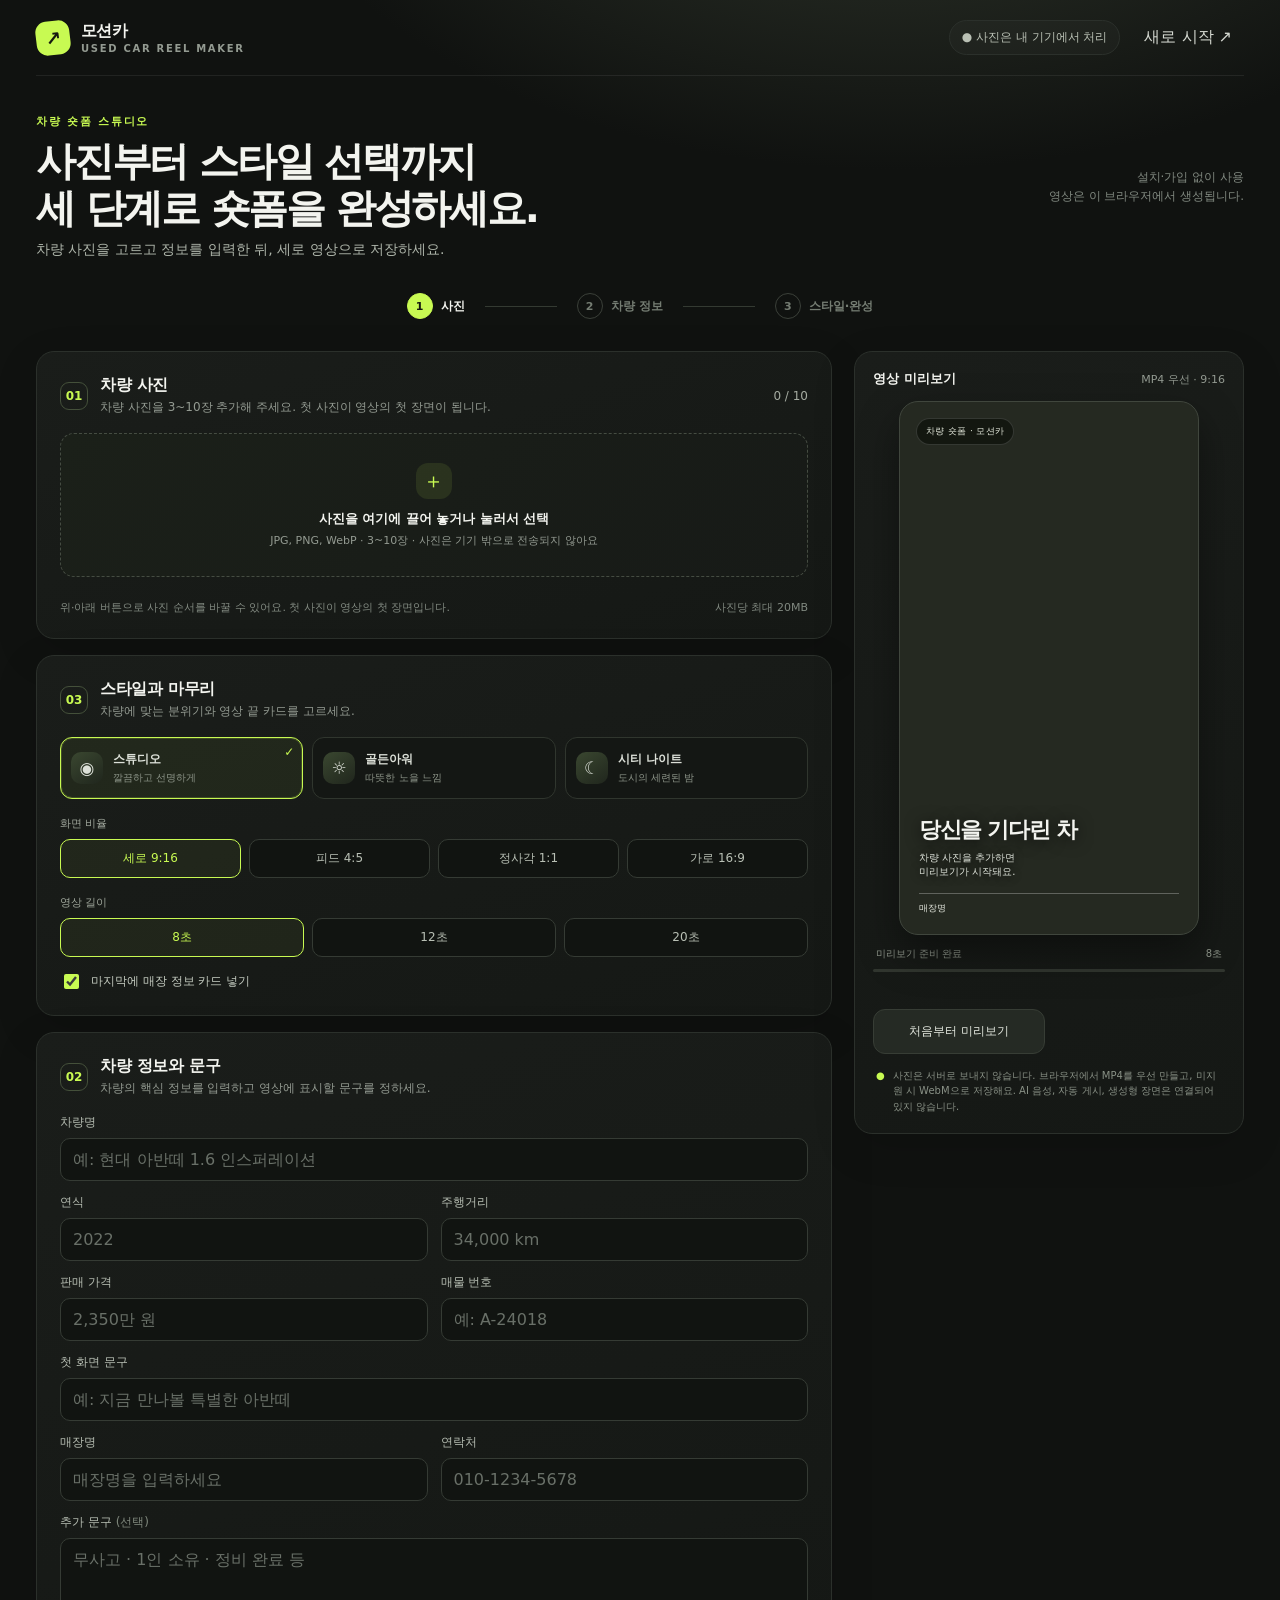
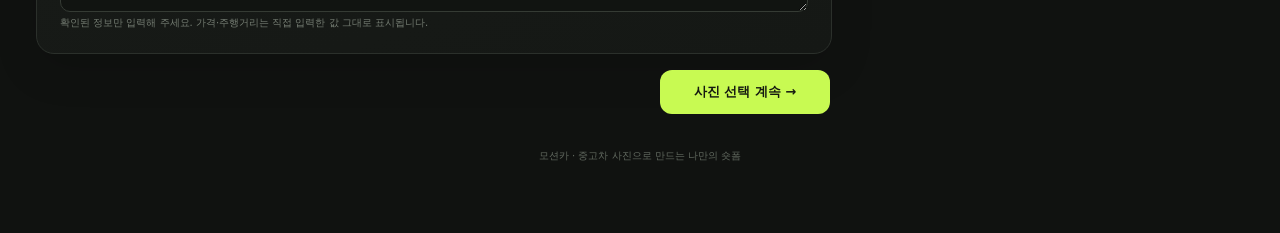
==== commit 5b817c58: "Add browser-based MP4 export and finished video preview" ====
--- a/reel-maker/index.html
+++ b/reel-maker/index.html
@@ -8,7 +8,7 @@
   <title>모션카 — 중고차 숏폼 메이커</title>
   <style>
     :root{color-scheme:dark;--bg:#101210;--panel:#171a17;--panel2:#1d211d;--line:#2b302b;--muted:#939a91;--text:#f3f4ef;--lime:#c8fa52;--lime-dark:#a6d735;--orange:#ffb35a;--danger:#ff786f;--radius:18px;font-family:Inter,Pretendard,"Apple SD Gothic Neo","Noto Sans KR",system-ui,sans-serif}
-    *{box-sizing:border-box}body{margin:0;background:radial-gradient(1000px 600px at 70% -220px,#32392e 0%,transparent 65%),var(--bg);color:var(--text);min-height:100vh}button,input,select,textarea{font:inherit}button{cursor:pointer}button:focus-visible,input:focus-visible,select:focus-visible,textarea:focus-visible{outline:2px solid var(--lime);outline-offset:2px}.shell{max-width:1320px;margin:auto;padding:0 36px 70px}.topbar{height:76px;display:flex;align-items:center;justify-content:space-between;border-bottom:1px solid #ffffff12}.brand{display:flex;align-items:center;gap:11px;font-weight:800;letter-spacing:-.04em}.brand-mark{width:34px;height:34px;border-radius:11px;background:var(--lime);color:#161910;display:grid;place-items:center;font-size:19px;transform:rotate(-7deg)}.brand small{display:block;color:var(--muted);font-size:10px;letter-spacing:.17em;text-transform:uppercase;margin-top:1px}.top-actions{display:flex;align-items:center;gap:12px}.local-pill{border:1px solid var(--line);background:#ffffff06;border-radius:99px;padding:8px 12px;color:#b9c0b4;font-size:12px}.icon-button,.quiet-button,.primary-button,.upload-button,.remove-button,.mini-button{border:0}.quiet-button{background:transparent;color:#d4d8d0;padding:10px 12px}.page-head{display:flex;justify-content:space-between;align-items:end;gap:20px;padding:38px 0 26px}.eyebrow{color:var(--lime);font-weight:750;font-size:11px;letter-spacing:.16em;text-transform:uppercase}.page-head h1{font-size:clamp(27px,4vw,40px);line-height:1.18;letter-spacing:-.055em;margin:9px 0 9px}.page-head p{margin:0;color:#aeb5aa;font-size:14px}.credit-note{align-self:center;text-align:right;color:#818980;font-size:12px;line-height:1.6}.workspace{display:grid;grid-template-columns:minmax(0,1fr) 390px;gap:22px;align-items:start}.form-column{display:grid;gap:16px}.panel{background:linear-gradient(160deg,#1a1d1a,#151815);border:1px solid var(--line);border-radius:var(--radius);padding:23px;box-shadow:0 14px 44px #0002}.section-head{display:flex;align-items:center;gap:12px;margin-bottom:17px}.step{width:28px;height:28px;border:1px solid #44503a;border-radius:9px;display:grid;place-items:center;color:var(--lime);font-weight:800;font-size:12px}.section-head h2{font-size:16px;margin:0;letter-spacing:-.02em}.section-head p{margin:3px 0 0;color:var(--muted);font-size:12px}.section-head .count{margin-left:auto;font-size:12px;color:#a5aba1}.dropzone{position:relative;border:1px dashed #454c42;border-radius:14px;background:linear-gradient(135deg,#1b2019,#171a17);min-height:144px;display:flex;align-items:center;justify-content:center;text-align:center;padding:20px;transition:.18s}.dropzone:hover,.dropzone.dragging{border-color:var(--lime);background:#c8fa520a}.upload-icon{width:36px;height:36px;border-radius:12px;background:#c8fa5218;color:var(--lime);display:grid;place-items:center;font-size:21px;margin:0 auto 9px}.dropzone strong{font-size:13px}.dropzone span{display:block;color:var(--muted);font-size:11px;margin-top:5px}.upload-button{position:absolute;inset:0;width:100%;height:100%;opacity:0;cursor:pointer}.photo-grid{display:grid;grid-template-columns:repeat(5,minmax(0,1fr));gap:9px;margin-top:12px}.photo-card{position:relative;aspect-ratio:1;border-radius:12px;overflow:hidden;border:1px solid #ffffff18;background:#262a25}.photo-card img{width:100%;height:100%;object-fit:cover;display:block} .photo-index{position:absolute;left:7px;top:7px;background:#0b0d0bbd;border:1px solid #ffffff25;border-radius:7px;padding:3px 6px;font-size:10px}.photo-order{position:absolute;left:6px;right:6px;bottom:6px;display:flex;justify-content:space-between}.photo-order button{border:1px solid #ffffff2c;border-radius:7px;background:#0b0d0bcf;color:#fff;width:25px;height:23px}.photo-order button:disabled{opacity:.35}.remove-button{position:absolute;right:6px;top:6px;background:#0b0d0bce;color:#fff;border:1px solid #ffffff25;border-radius:7px;width:24px;height:24px;font-size:13px}.photo-foot{display:flex;justify-content:space-between;gap:10px;color:#818980;font-size:11px;margin-top:11px}.form-grid{display:grid;grid-template-columns:1fr 1fr;gap:13px}.field{display:grid;gap:7px}.field.full{grid-column:1/-1}.field label{font-size:12px;color:#b6bdb2}.field input,.field select,.field textarea{width:100%;border:1px solid #353b34;border-radius:10px;background:#111411;color:var(--text);padding:11px 12px;min-height:42px}.field input::placeholder,.field textarea::placeholder{color:#697068}.field textarea{resize:vertical;min-height:74px}.field-hint{font-size:10px;color:#747c72;margin-top:-3px}.style-grid{display:grid;grid-template-columns:repeat(3,minmax(0,1fr));gap:9px}.style-card{position:relative;display:flex;align-items:center;gap:10px;text-align:left;color:#dce0d8;background:#141714;border:1px solid #30362e;border-radius:12px;padding:11px 10px;min-height:62px;transition:.15s}.style-card:hover{border-color:#656e5e}.style-card.active{border-color:var(--lime);background:#c8fa520d;box-shadow:0 0 0 1px #c8fa522e inset}.style-glyph{width:32px;height:32px;border-radius:10px;display:grid;place-items:center;background:linear-gradient(145deg,#3a4730,#20261d);font-size:17px;flex:none}.style-card b{font-size:12px;display:block}.style-card small{font-size:10px;color:#8e968a;display:block;margin-top:3px}.style-card .check{position:absolute;right:8px;top:7px;color:var(--lime);font-size:12px;display:none}.style-card.active .check{display:block}.option-row{display:flex;gap:8px}.option-button{flex:1;border:1px solid #353b34;border-radius:10px;background:#111411;color:#b9c0b5;padding:10px 8px;font-size:12px;transition:.15s}.option-button.active{border-color:var(--lime);color:var(--lime);background:#c8fa520c}.sub-label{font-size:11px;color:#9fa69b;margin:17px 0 8px}.sub-label:first-child{margin-top:0}.checkrow{display:flex;align-items:center;gap:9px;color:#c4cbc0;font-size:12px;margin-top:14px}.checkrow input{accent-color:var(--lime);width:15px;height:15px}.preview-column{position:sticky;top:18px}.preview-panel{padding:18px}.preview-top{display:flex;align-items:center;justify-content:space-between;margin-bottom:13px}.preview-top b{font-size:13px}.preview-top span{color:#939a91;font-size:11px}.preview-wrap{position:relative;width:min(100%,300px);margin:0 auto;aspect-ratio:9/16;border-radius:19px;overflow:hidden;background:#252921;border:1px solid #40463d;box-shadow:0 18px 42px #0006}.preview-wrap canvas{width:100%;height:100%;display:block}.preview-overlay{position:absolute;inset:0;pointer-events:none;display:flex;flex-direction:column;justify-content:space-between;padding:16px}.preview-badge{align-self:flex-start;background:#10130dcc;border:1px solid #ffffff24;border-radius:99px;padding:6px 9px;font-size:9px;letter-spacing:.04em;color:#e4e9dc}.preview-footer{padding:0 3px 3px}.preview-hook{font-size:22px;font-weight:850;letter-spacing:-.06em;line-height:1.15;text-shadow:0 2px 16px #000b;max-width:95%}.preview-meta{margin-top:8px;font-size:10px;color:#e1e6dd;text-shadow:0 1px 10px #000}.preview-price{margin-top:7px;color:var(--lime);font-weight:850;font-size:16px;text-shadow:0 1px 10px #000}.preview-dealer{margin-top:14px;border-top:1px solid #ffffff45;padding-top:8px;font-size:9px;color:#e6e9e0;display:flex;justify-content:space-between}.preview-caption{display:flex;justify-content:space-between;align-items:center;color:#8f968b;font-size:10px;padding:12px 3px 0}.render-progress{height:3px;background:#31362f;border-radius:99px;margin-top:8px;overflow:hidden}.render-progress i{display:block;width:0;height:100%;background:var(--lime);transition:width .2s}.preview-controls{display:grid;grid-template-columns:1fr 1fr;gap:9px;margin-top:15px}.primary-button{background:var(--lime);color:#141810;font-weight:850;border-radius:12px;padding:13px 15px;font-size:13px;transition:transform .15s,background .15s}.primary-button:hover{background:#d5ff72;transform:translateY(-1px)}.primary-button:disabled{opacity:.55;cursor:wait;transform:none}.secondary-button{background:#252a24;color:#e4e8df;border:1px solid #373d35;border-radius:12px;padding:13px 12px;font-size:12px}.privacy-note{display:flex;gap:8px;align-items:flex-start;color:#899186;font-size:10px;line-height:1.55;padding:14px 3px 1px}.privacy-note i{color:var(--lime);font-style:normal}.toast{position:fixed;left:50%;bottom:24px;transform:translate(-50%,20px);opacity:0;pointer-events:none;background:#252a23;border:1px solid #59634d;color:#edf1e7;border-radius:12px;padding:11px 15px;font-size:12px;box-shadow:0 8px 28px #0007;transition:.2s;z-index:5}.toast.show{opacity:1;transform:translate(-50%,0)}.progress-label{color:#a6b09e;font-size:10px;margin-top:7px;min-height:15px}.wizard-stepper{display:flex;align-items:center;justify-content:center;gap:10px;padding:0 0 24px}.wizard-step{display:flex;align-items:center;gap:8px;background:none;border:0;color:#747c72;font-size:12px;font-weight:650;padding:8px 10px}.wizard-step span{white-space:nowrap}.wizard-step .wizard-num{width:26px;height:26px;border:1px solid #3b4039;border-radius:50%;display:grid;place-items:center;font-size:11px}.wizard-step.active{color:#f3f4ef}.wizard-step.active .wizard-num{background:var(--lime);border-color:var(--lime);color:#141810}.wizard-step.done .wizard-num{border-color:#829d4c;color:var(--lime)}.wizard-line{height:1px;width:min(9vw,72px);background:#343a32}.wizard-nav{display:flex;justify-content:space-between;gap:12px;padding:0 2px}.wizard-nav .primary-button{min-width:170px}.wizard-back{background:transparent;border:1px solid var(--line);border-radius:12px;color:#d3d8ce;padding:12px 18px;font-size:13px}.wizard-nav .spacer{flex:1}.footer-note{text-align:center;color:#626a60;font-size:10px;margin-top:35px}
+    *{box-sizing:border-box}body{margin:0;background:radial-gradient(1000px 600px at 70% -220px,#32392e 0%,transparent 65%),var(--bg);color:var(--text);min-height:100vh}button,input,select,textarea{font:inherit}button{cursor:pointer}button:focus-visible,input:focus-visible,select:focus-visible,textarea:focus-visible{outline:2px solid var(--lime);outline-offset:2px}.shell{max-width:1320px;margin:auto;padding:0 36px 70px}.topbar{height:76px;display:flex;align-items:center;justify-content:space-between;border-bottom:1px solid #ffffff12}.brand{display:flex;align-items:center;gap:11px;font-weight:800;letter-spacing:-.04em}.brand-mark{width:34px;height:34px;border-radius:11px;background:var(--lime);color:#161910;display:grid;place-items:center;font-size:19px;transform:rotate(-7deg)}.brand small{display:block;color:var(--muted);font-size:10px;letter-spacing:.17em;text-transform:uppercase;margin-top:1px}.top-actions{display:flex;align-items:center;gap:12px}.local-pill{border:1px solid var(--line);background:#ffffff06;border-radius:99px;padding:8px 12px;color:#b9c0b4;font-size:12px}.icon-button,.quiet-button,.primary-button,.upload-button,.remove-button,.mini-button{border:0}.quiet-button{background:transparent;color:#d4d8d0;padding:10px 12px}.page-head{display:flex;justify-content:space-between;align-items:end;gap:20px;padding:38px 0 26px}.eyebrow{color:var(--lime);font-weight:750;font-size:11px;letter-spacing:.16em;text-transform:uppercase}.page-head h1{font-size:clamp(27px,4vw,40px);line-height:1.18;letter-spacing:-.055em;margin:9px 0 9px}.page-head p{margin:0;color:#aeb5aa;font-size:14px}.credit-note{align-self:center;text-align:right;color:#818980;font-size:12px;line-height:1.6}.workspace{display:grid;grid-template-columns:minmax(0,1fr) 390px;gap:22px;align-items:start}.form-column{display:grid;gap:16px}.panel{background:linear-gradient(160deg,#1a1d1a,#151815);border:1px solid var(--line);border-radius:var(--radius);padding:23px;box-shadow:0 14px 44px #0002}.section-head{display:flex;align-items:center;gap:12px;margin-bottom:17px}.step{width:28px;height:28px;border:1px solid #44503a;border-radius:9px;display:grid;place-items:center;color:var(--lime);font-weight:800;font-size:12px}.section-head h2{font-size:16px;margin:0;letter-spacing:-.02em}.section-head p{margin:3px 0 0;color:var(--muted);font-size:12px}.section-head .count{margin-left:auto;font-size:12px;color:#a5aba1}.dropzone{position:relative;border:1px dashed #454c42;border-radius:14px;background:linear-gradient(135deg,#1b2019,#171a17);min-height:144px;display:flex;align-items:center;justify-content:center;text-align:center;padding:20px;transition:.18s}.dropzone:hover,.dropzone.dragging{border-color:var(--lime);background:#c8fa520a}.upload-icon{width:36px;height:36px;border-radius:12px;background:#c8fa5218;color:var(--lime);display:grid;place-items:center;font-size:21px;margin:0 auto 9px}.dropzone strong{font-size:13px}.dropzone span{display:block;color:var(--muted);font-size:11px;margin-top:5px}.upload-button{position:absolute;inset:0;width:100%;height:100%;opacity:0;cursor:pointer}.photo-grid{display:grid;grid-template-columns:repeat(5,minmax(0,1fr));gap:9px;margin-top:12px}.photo-card{position:relative;aspect-ratio:1;border-radius:12px;overflow:hidden;border:1px solid #ffffff18;background:#262a25}.photo-card img{width:100%;height:100%;object-fit:cover;display:block} .photo-index{position:absolute;left:7px;top:7px;background:#0b0d0bbd;border:1px solid #ffffff25;border-radius:7px;padding:3px 6px;font-size:10px}.photo-order{position:absolute;left:6px;right:6px;bottom:6px;display:flex;justify-content:space-between}.photo-order button{border:1px solid #ffffff2c;border-radius:7px;background:#0b0d0bcf;color:#fff;width:25px;height:23px}.photo-order button:disabled{opacity:.35}.remove-button{position:absolute;right:6px;top:6px;background:#0b0d0bce;color:#fff;border:1px solid #ffffff25;border-radius:7px;width:24px;height:24px;font-size:13px}.photo-foot{display:flex;justify-content:space-between;gap:10px;color:#818980;font-size:11px;margin-top:11px}.form-grid{display:grid;grid-template-columns:1fr 1fr;gap:13px}.field{display:grid;gap:7px}.field.full{grid-column:1/-1}.field label{font-size:12px;color:#b6bdb2}.field input,.field select,.field textarea{width:100%;border:1px solid #353b34;border-radius:10px;background:#111411;color:var(--text);padding:11px 12px;min-height:42px}.field input::placeholder,.field textarea::placeholder{color:#697068}.field textarea{resize:vertical;min-height:74px}.field-hint{font-size:10px;color:#747c72;margin-top:-3px}.style-grid{display:grid;grid-template-columns:repeat(3,minmax(0,1fr));gap:9px}.style-card{position:relative;display:flex;align-items:center;gap:10px;text-align:left;color:#dce0d8;background:#141714;border:1px solid #30362e;border-radius:12px;padding:11px 10px;min-height:62px;transition:.15s}.style-card:hover{border-color:#656e5e}.style-card.active{border-color:var(--lime);background:#c8fa520d;box-shadow:0 0 0 1px #c8fa522e inset}.style-glyph{width:32px;height:32px;border-radius:10px;display:grid;place-items:center;background:linear-gradient(145deg,#3a4730,#20261d);font-size:17px;flex:none}.style-card b{font-size:12px;display:block}.style-card small{font-size:10px;color:#8e968a;display:block;margin-top:3px}.style-card .check{position:absolute;right:8px;top:7px;color:var(--lime);font-size:12px;display:none}.style-card.active .check{display:block}.option-row{display:flex;gap:8px}.option-button{flex:1;border:1px solid #353b34;border-radius:10px;background:#111411;color:#b9c0b5;padding:10px 8px;font-size:12px;transition:.15s}.option-button.active{border-color:var(--lime);color:var(--lime);background:#c8fa520c}.sub-label{font-size:11px;color:#9fa69b;margin:17px 0 8px}.sub-label:first-child{margin-top:0}.checkrow{display:flex;align-items:center;gap:9px;color:#c4cbc0;font-size:12px;margin-top:14px}.checkrow input{accent-color:var(--lime);width:15px;height:15px}.preview-column{position:sticky;top:18px}.preview-panel{padding:18px}.preview-top{display:flex;align-items:center;justify-content:space-between;margin-bottom:13px}.preview-top b{font-size:13px}.preview-top span{color:#939a91;font-size:11px}.preview-wrap{position:relative;width:min(100%,300px);margin:0 auto;aspect-ratio:9/16;border-radius:19px;overflow:hidden;background:#252921;border:1px solid #40463d;box-shadow:0 18px 42px #0006}.preview-wrap canvas{width:100%;height:100%;display:block}#finalVideo{position:absolute;inset:0;width:100%;height:100%;object-fit:contain;background:#000}.preview-overlay{position:absolute;inset:0;pointer-events:none;display:flex;flex-direction:column;justify-content:space-between;padding:16px}.preview-badge{align-self:flex-start;background:#10130dcc;border:1px solid #ffffff24;border-radius:99px;padding:6px 9px;font-size:9px;letter-spacing:.04em;color:#e4e9dc}.preview-footer{padding:0 3px 3px}.preview-hook{font-size:22px;font-weight:850;letter-spacing:-.06em;line-height:1.15;text-shadow:0 2px 16px #000b;max-width:95%}.preview-meta{margin-top:8px;font-size:10px;color:#e1e6dd;text-shadow:0 1px 10px #000}.preview-price{margin-top:7px;color:var(--lime);font-weight:850;font-size:16px;text-shadow:0 1px 10px #000}.preview-dealer{margin-top:14px;border-top:1px solid #ffffff45;padding-top:8px;font-size:9px;color:#e6e9e0;display:flex;justify-content:space-between}.preview-caption{display:flex;justify-content:space-between;align-items:center;color:#8f968b;font-size:10px;padding:12px 3px 0}.render-progress{height:3px;background:#31362f;border-radius:99px;margin-top:8px;overflow:hidden}.render-progress i{display:block;width:0;height:100%;background:var(--lime);transition:width .2s}.preview-controls{display:grid;grid-template-columns:1fr 1fr;gap:9px;margin-top:15px}.primary-button{background:var(--lime);color:#141810;font-weight:850;border-radius:12px;padding:13px 15px;font-size:13px;transition:transform .15s,background .15s}.primary-button:hover{background:#d5ff72;transform:translateY(-1px)}.primary-button:disabled{opacity:.55;cursor:wait;transform:none}.secondary-button{background:#252a24;color:#e4e8df;border:1px solid #373d35;border-radius:12px;padding:13px 12px;font-size:12px}.privacy-note{display:flex;gap:8px;align-items:flex-start;color:#899186;font-size:10px;line-height:1.55;padding:14px 3px 1px}.privacy-note i{color:var(--lime);font-style:normal}.toast{position:fixed;left:50%;bottom:24px;transform:translate(-50%,20px);opacity:0;pointer-events:none;background:#252a23;border:1px solid #59634d;color:#edf1e7;border-radius:12px;padding:11px 15px;font-size:12px;box-shadow:0 8px 28px #0007;transition:.2s;z-index:5}.toast.show{opacity:1;transform:translate(-50%,0)}.progress-label{color:#a6b09e;font-size:10px;margin-top:7px;min-height:15px}.wizard-stepper{display:flex;align-items:center;justify-content:center;gap:10px;padding:0 0 24px}.wizard-step{display:flex;align-items:center;gap:8px;background:none;border:0;color:#747c72;font-size:12px;font-weight:650;padding:8px 10px}.wizard-step span{white-space:nowrap}.wizard-step .wizard-num{width:26px;height:26px;border:1px solid #3b4039;border-radius:50%;display:grid;place-items:center;font-size:11px}.wizard-step.active{color:#f3f4ef}.wizard-step.active .wizard-num{background:var(--lime);border-color:var(--lime);color:#141810}.wizard-step.done .wizard-num{border-color:#829d4c;color:var(--lime)}.wizard-line{height:1px;width:min(9vw,72px);background:#343a32}.wizard-nav{display:flex;justify-content:space-between;gap:12px;padding:0 2px}.wizard-nav .primary-button{min-width:170px}.wizard-back{background:transparent;border:1px solid var(--line);border-radius:12px;color:#d3d8ce;padding:12px 18px;font-size:13px}.wizard-nav .spacer{flex:1}.footer-note{text-align:center;color:#626a60;font-size:10px;margin-top:35px}
     @media(max-width:980px){.workspace{grid-template-columns:minmax(0,1fr) 330px;gap:14px}.shell{padding-left:22px;padding-right:22px}.panel{padding:19px}.style-grid{grid-template-columns:repeat(2,minmax(0,1fr))}.photo-grid{grid-template-columns:repeat(4,minmax(0,1fr))}}
     @media(max-width:760px){.shell{padding:0 14px 45px}.topbar{height:62px}.local-pill{font-size:10px}.quiet-button{font-size:12px}.page-head{padding:27px 0 20px;align-items:start}.credit-note{display:none}.workspace{grid-template-columns:1fr}.preview-column{position:relative;top:auto;grid-row:1}.preview-panel{padding:14px}.preview-wrap{width:min(58vw,250px)}.preview-controls{grid-template-columns:1fr 1fr}.form-column{grid-row:2}.panel{padding:18px}.photo-grid{grid-template-columns:repeat(4,minmax(0,1fr))}}
     @media(max-width:440px){.page-head h1{font-size:27px}.section-head{margin-bottom:14px}.form-grid{gap:10px}.style-grid{gap:7px}.style-card{padding:9px 8px;gap:7px}.style-glyph{width:28px;height:28px}.photo-grid{grid-template-columns:repeat(3,minmax(0,1fr))}.preview-wrap{width:min(65vw,230px)}}
@@ -26,7 +26,7 @@
         <div class="form-column">
           <section class="panel" id="photosPanel" aria-labelledby="photosTitle">
             <div class="section-head"><span class="step">01</span><div><h2 id="photosTitle">차량 사진</h2><p>차량 사진을 3~10장 추가해 주세요. 첫 사진이 영상의 첫 장면이 됩니다.</p></div><span class="count" id="photoCount">0 / 10</span></div>
-            <div class="dropzone" id="dropzone"><div><div class="upload-icon">＋</div><strong>사진을 여기에 끌어 놓거나 눌러서 선택</strong><span>JPG, PNG, WebP · 사진은 업로드되지 않아요</span></div><input class="upload-button" id="photoInput" type="file" accept="image/jpeg,image/png,image/webp" multiple aria-label="차량 사진 선택"></div>
+            <div class="dropzone" id="dropzone"><div><div class="upload-icon">＋</div><strong>사진을 여기에 끌어 놓거나 눌러서 선택</strong><span>JPG, PNG, WebP · 3~10장 · 사진은 기기 밖으로 전송되지 않아요</span></div><input class="upload-button" id="photoInput" type="file" accept="image/jpeg,image/png,image/webp" multiple aria-label="차량 사진 선택"></div>
             <div class="photo-grid" id="photoGrid" aria-live="polite"></div>
             <div class="photo-foot"><span>위·아래 버튼으로 사진 순서를 바꿀 수 있어요. 첫 사진이 영상의 첫 장면입니다.</span><span>사진당 최대 20MB</span></div>
           </section>
@@ -60,11 +60,11 @@
         </div>
         <aside class="preview-column">
           <section class="panel preview-panel" aria-label="영상 미리보기">
-            <div class="preview-top"><b>영상 미리보기</b><span id="previewRatio">9:16 · WebM</span></div>
-            <div class="preview-wrap" id="previewWrap"><canvas id="previewCanvas" aria-label="차량 영상 미리보기"></canvas><div class="preview-overlay"><span class="preview-badge">차량 숏폼 · 모션카</span><div class="preview-footer"><div class="preview-hook" id="previewHook">당신을 기다린 차</div><div class="preview-meta" id="previewMeta">차량 사진을 추가하면<br>미리보기가 시작돼요.</div><div class="preview-price" id="previewPrice"></div><div class="preview-dealer"><span id="previewDealer">매장명</span><span id="previewPhone"></span></div></div></div></div>
+            <div class="preview-top"><b>영상 미리보기</b><span id="previewRatio">MP4 우선 · 9:16</span></div>
+            <div class="preview-wrap" id="previewWrap"><canvas id="previewCanvas" aria-label="차량 영상 미리보기"></canvas><video id="finalVideo" controls playsinline hidden></video><div class="preview-overlay" id="previewOverlay"><span class="preview-badge">차량 숏폼 · 모션카</span><div class="preview-footer"><div class="preview-hook" id="previewHook">당신을 기다린 차</div><div class="preview-meta" id="previewMeta">차량 사진을 추가하면<br>미리보기가 시작돼요.</div><div class="preview-price" id="previewPrice"></div><div class="preview-dealer"><span id="previewDealer">매장명</span><span id="previewPhone"></span></div></div></div></div>
             <div class="preview-caption"><span id="previewState">미리보기 준비 완료</span><span id="previewDuration">8초</span></div><div class="render-progress"><i id="progressBar"></i></div><div class="progress-label" id="progressLabel" aria-live="polite"></div>
-            <div class="preview-controls"><button class="primary-button" id="createBtn" type="button" hidden>영상 만들기 ↓</button><button class="secondary-button" id="previewBtn" type="button">처음부터 미리보기</button></div>
-            <div class="privacy-note"><i>●</i><span>사진은 서버로 보내지 않습니다. 브라우저에서 WebM을 만들어 바로 저장해요. AI 음성, 자동 게시, 생성형 장면은 연결되어 있지 않습니다.</span></div>
+            <div class="preview-controls"><button class="primary-button" id="createBtn" type="button" hidden>MP4 영상 만들기 ↓</button><button class="secondary-button" id="previewBtn" type="button">처음부터 미리보기</button></div>
+            <div class="privacy-note"><i>●</i><span>사진은 서버로 보내지 않습니다. 브라우저에서 MP4를 우선 만들고, 미지원 시 WebM으로 저장해요. AI 음성, 자동 게시, 생성형 장면은 연결되어 있지 않습니다.</span></div>
           </section>
         </aside>
       </div>
@@ -94,14 +94,76 @@
     function drawVideoFrame(timeSeconds,totalSeconds){const n=state.photos.length,withEnd=$('#endCard').checked&&text('dealer'),end=withEnd&&timeSeconds>totalSeconds-.9;drawBackdrop();if(end){const t=themes[state.style];ctx.fillStyle=t.glow;ctx.font=`800 ${canvas.width*.07}px system-ui`;ctx.textAlign='center';ctx.fillText(text('dealer')||'문의하기',canvas.width/2,canvas.height*.43);ctx.fillStyle='#f4f5ee';ctx.font=`700 ${canvas.width*.052}px system-ui`;ctx.fillText(text('carName')||'차량 상담 안내',canvas.width/2,canvas.height*.51);ctx.fillStyle='#c9d0c1';ctx.font=`500 ${canvas.width*.036}px system-ui`;ctx.fillText(text('phone')||'편하게 문의해 주세요',canvas.width/2,canvas.height*.58);ctx.fillStyle='#c8fa52';ctx.font=`800 ${canvas.width*.035}px system-ui`;ctx.fillText(text('price'),canvas.width/2,canvas.height*.66);return}
       const contentDuration=withEnd?totalSeconds-.9:totalSeconds,per=contentDuration/n,slide=Math.min(n-1,Math.floor(timeSeconds/per)),local=Math.max(0,(timeSeconds-slide*per)/per),p=state.photos[slide];if(p){const pad=canvas.width*.04,top=canvas.height*.1,bottom=canvas.height*.76;const zoom=1+local*.07,offset=Math.sin(local*Math.PI)*canvas.width*.025;cover(p.img,pad+offset,top,canvas.width-pad*2,bottom-top,zoom)}const fade=ctx.createLinearGradient(0,canvas.height*.53,0,canvas.height);fade.addColorStop(0,'#10130a00');fade.addColorStop(.5,'#10130ab8');fade.addColorStop(1,'#10130af7');ctx.fillStyle=fade;ctx.fillRect(0,canvas.height*.5,canvas.width,canvas.height*.5);ctx.textAlign='left';const left=canvas.width*.09,base=canvas.height*.81,scale=canvas.width/720;ctx.fillStyle='#fff';ctx.font=`700 ${28*scale}px system-ui`;wrapCanvasText(text('hook')||text('carName')||'오늘의 추천 차량',left,base,canvas.width*.8,34*scale);let y=base+54*scale;ctx.fillStyle='#dfe5d9';ctx.font=`500 ${15*scale}px system-ui`;const meta=[text('year'),text('mileage'),text('stock')&&`매물 ${text('stock')}`].filter(Boolean).join('  ·  ');if(meta){ctx.fillText(meta,left,y);y+=28*scale}if(text('price')){ctx.fillStyle='#c8fa52';ctx.font=`800 ${22*scale}px system-ui`;ctx.fillText(text('price'),left,y);y+=31*scale}if(text('extra')){ctx.fillStyle='#f0f3eb';ctx.font=`500 ${14*scale}px system-ui`;wrapCanvasText(text('extra'),left,y,canvas.width*.82,19*scale)}ctx.fillStyle='#ffffffb8';ctx.font=`500 ${12*scale}px system-ui`;ctx.fillText(text('dealer')||'모션카',left,canvas.height*.95);ctx.textAlign='right';ctx.fillText(`${String(slide+1).padStart(2,'0')} / ${String(n).padStart(2,'0')}`,canvas.width-left,canvas.height*.95)}
     function wrapCanvasText(value,x,y,maxWidth,lineHeight){let line='';for(const word of value){const next=line+word;if(ctx.measureText(next).width>maxWidth&&line){ctx.fillText(line,x,y);line=word;y+=lineHeight}else line=next}if(line)ctx.fillText(line,x,y)}
-    function saveBlob(blob){const a=document.createElement('a'),url=URL.createObjectURL(blob);a.href=url;a.download=`motioncar-${new Date().toISOString().slice(0,10)}.webm`;document.body.append(a);a.click();a.remove();setTimeout(()=>URL.revokeObjectURL(url),30000)}
-    async function createVideo(){if(state.photos.length<MIN_FILES){toast(`영상 제작에는 사진 ${MIN_FILES}장이 필요해요.`);wizardStep=0;renderWizard();$('#photoInput').focus();return}if(state.rendering)return;if(!window.MediaRecorder||!canvas.captureStream){toast('이 브라우저에서는 영상 내보내기를 지원하지 않아요. 최신 Chrome 또는 Edge를 사용해 주세요.');return}state.rendering=true;$('#createBtn').disabled=true;$('#createBtn').textContent='영상 만드는 중…';$('#previewState').textContent='영상 생성 중';$('#progressLabel').textContent='사진을 영상으로 연결하고 있어요…';$('#progressBar').style.width='0%';setCanvasSize();window.cancelAnimationFrame(state.raf);state.raf=0;const stream=canvas.captureStream(30);let mime='video/webm;codecs=vp9';if(!MediaRecorder.isTypeSupported(mime))mime='video/webm;codecs=vp8';if(!MediaRecorder.isTypeSupported(mime))mime='video/webm';const parts=[];let recorder;try{const recorderOptions={videoBitsPerSecond:5000000};if(MediaRecorder.isTypeSupported(mime))recorderOptions.mimeType=mime;recorder=new MediaRecorder(stream,recorderOptions);recorder.ondataavailable=e=>{if(e.data&&e.data.size)parts.push(e.data)};const stopped=new Promise((resolve,reject)=>{recorder.onstop=resolve;recorder.onerror=()=>reject(new Error('영상 인코딩에 실패했어요.'))});recorder.start(200);const started=performance.now(),duration=state.duration*1000;await new Promise(resolve=>{const tick=now=>{const elapsed=now-started,sec=Math.min(state.duration,elapsed/1000);drawVideoFrame(sec,state.duration);$('#progressBar').style.width=`${Math.min(100,elapsed/duration*100)}%`;if(elapsed>=duration){recorder.stop();resolve()}else requestAnimationFrame(tick)};requestAnimationFrame(tick)});await stopped;stream.getTracks().forEach(t=>t.stop());const blob=new Blob(parts,{type:recorder.mimeType||'video/webm'});saveBlob(blob);$('#previewState').textContent='영상 다운로드 완료';$('#progressLabel').textContent=`${state.duration}초 영상이 기기에 저장됐어요.`;toast('영상이 다운로드 폴더에 저장됐어요.')}catch(e){stream.getTracks().forEach(t=>t.stop());$('#previewState').textContent='생성 중 오류';$('#progressLabel').textContent=e.message||'다시 시도해 주세요.';toast(e.message||'영상을 만들지 못했어요.')}finally{state.rendering=false;$('#createBtn').disabled=false;$('#createBtn').textContent='영상 만들기 ↓';setTimeout(()=>$('#progressBar').style.width='0%',1800);updateOverlay()}}
+    let resultUrl='';
+    function saveBlob(blob,extension){const a=document.createElement('a'),url=URL.createObjectURL(blob);a.href=url;a.download='motioncar-'+new Date().toISOString().slice(0,10)+'.'+extension;document.body.append(a);a.click();a.remove();setTimeout(()=>URL.revokeObjectURL(url),60000)}
+    async function renderMp4(){
+      const {Output,BufferTarget,CanvasSource,Mp4OutputFormat,Quality}=await import('https://cdn.jsdelivr.net/npm/mediabunny@1.65.0/+esm');
+      const target=new BufferTarget();
+      const output=new Output({format:new Mp4OutputFormat({fastStart:'in-memory'}),target});
+      const source=new CanvasSource(canvas,{codec:'avc',quality:new Quality({bitrate:5000000}),latencyMode:'quality',keyFrameInterval:2});
+      output.addVideoTrack(source);
+      await output.start();
+      const frames=Math.round(state.duration*30);
+      try{
+        for(let i=0;i<frames;i++){
+          const seconds=i/30;
+          drawVideoFrame(seconds,state.duration);
+          await source.add(seconds,1/30,{keyFrame:i%60===0});
+          if(i%3===0){$('#progressBar').style.width=Math.round((i+1)/frames*100)+'%';$('#progressLabel').textContent='MP4 영상 인코딩 중… '+Math.round((i+1)/frames*100)+'%';await new Promise(requestAnimationFrame)}
+        }
+        source.close();
+        await output.finalize();
+        if(!target.buffer||target.buffer.byteLength<1000)throw new Error('MP4 영상 파일을 만들지 못했어요.');
+        return new Blob([target.buffer],{type:'video/mp4'});
+      }catch(error){try{source.close();await output.cancel()}catch{}throw error}
+    }
+    async function renderWebmFallback(){
+      if(!window.MediaRecorder||!canvas.captureStream)throw new Error('이 브라우저에서는 영상 내보내기를 지원하지 않아요. Chrome 또는 Edge를 사용해 주세요.');
+      const stream=canvas.captureStream(30),parts=[];
+      let mime='video/webm;codecs=vp9';if(!MediaRecorder.isTypeSupported(mime))mime='video/webm;codecs=vp8';if(!MediaRecorder.isTypeSupported(mime))mime='video/webm';
+      const options={videoBitsPerSecond:5000000};if(MediaRecorder.isTypeSupported(mime))options.mimeType=mime;
+      const recorder=new MediaRecorder(stream,options);
+      recorder.ondataavailable=e=>{if(e.data&&e.data.size)parts.push(e.data)};
+      const stopped=new Promise((resolve,reject)=>{recorder.onstop=resolve;recorder.onerror=()=>reject(new Error('WebM 인코딩에 실패했어요.'))});
+      recorder.start(200);
+      const started=performance.now(),duration=state.duration*1000;
+      await new Promise(resolve=>{const tick=now=>{const elapsed=now-started,sec=Math.min(state.duration,elapsed/1000);drawVideoFrame(sec,state.duration);$('#progressBar').style.width=Math.min(100,elapsed/duration*100)+'%';if(elapsed>=duration){recorder.stop();resolve()}else requestAnimationFrame(tick)};requestAnimationFrame(tick)});
+      await stopped;stream.getTracks().forEach(t=>t.stop());
+      return new Blob(parts,{type:recorder.mimeType||'video/webm'});
+    }
+    async function createVideo(){
+      if(state.photos.length<MIN_FILES){toast('영상 제작에는 사진 '+MIN_FILES+'장이 필요해요.');wizardStep=0;renderWizard();$('#photoInput').focus();return}
+      if(state.rendering)return;
+      state.rendering=true;$('#createBtn').disabled=true;$('#createBtn').textContent='영상 만드는 중…';$('#previewState').textContent='영상 생성 중';$('#progressLabel').textContent='MP4 인코더를 불러오는 중…';$('#progressBar').style.width='0%';
+      setCanvasSize();window.cancelAnimationFrame(state.raf);state.raf=0;
+      try{
+        let blob,extension='mp4',fallback=false;
+        try{blob=await renderMp4()}
+        catch(error){console.warn('MP4 인코딩 실패, WebM으로 전환합니다.',error);fallback=true;$('#progressLabel').textContent='MP4 인코더를 사용할 수 없어 WebM으로 만들고 있어요…';blob=await renderWebmFallback();extension='webm'}
+        if(resultUrl)URL.revokeObjectURL(resultUrl);
+        resultUrl=URL.createObjectURL(blob);
+        const video=$('#finalVideo');video.src=resultUrl;video.hidden=false;video.load();canvas.hidden=true;$('#previewOverlay').hidden=true;
+        saveBlob(blob,extension);
+        $('#previewState').textContent=fallback?'WebM 미리보기':'MP4 미리보기';
+        $('#progressLabel').textContent=fallback?'WebM 파일을 저장했어요. 인스타그램에는 MP4로 다시 내보내 주세요.':'MP4 파일을 저장했어요. 저장된 영상 미리보기를 재생해 확인할 수 있어요.';
+        toast(fallback?'WebM 영상이 다운로드됐어요.':'MP4 영상이 다운로드됐어요.');
+      }catch(e){
+        $('#previewState').textContent='생성 중 오류';$('#progressLabel').textContent=e.message||'다시 시도해 주세요.';toast(e.message||'영상을 만들지 못했어요.');
+      }finally{
+        state.rendering=false;$('#createBtn').disabled=false;$('#createBtn').textContent='MP4 영상 만들기 ↓';setTimeout(()=>$('#progressBar').style.width='0%',1800);updateOverlay()
+      }
+    }
     let wizardStep=0;const wizardPanels=['photosPanel','detailsPanel','settingsPanel'];function renderWizard(){wizardPanels.forEach((id,i)=>document.getElementById(id).hidden=i!==wizardStep);document.querySelectorAll('[data-wizard-step]').forEach((b,i)=>{b.classList.toggle('active',i===wizardStep);b.classList.toggle('done',i<wizardStep);b.setAttribute('aria-current',i===wizardStep?'step':'false')});$('#backStep').hidden=wizardStep===0;$('#nextStep').hidden=wizardStep===2;$('#createBtn').hidden=wizardStep!==2;$('#nextStep').textContent=wizardStep===0?'사진 선택 계속 →':'스타일 선택 계속 →';$('#previewState').textContent=wizardStep===2?'완성 전 미리보기':'실시간 미리보기'}function goStep(target){if(target>wizardStep&&wizardStep===0&&state.photos.length<MIN_FILES){toast(`사진을 ${MIN_FILES}장 이상 추가해 주세요.`);return}if(target>=2&&wizardStep<2&&!text('carName')){toast('차량명을 입력해 주세요.');$('#carName').focus();return}wizardStep=Math.max(0,Math.min(2,target));renderWizard()}$('#nextStep').addEventListener('click',()=>goStep(wizardStep+1));$('#backStep').addEventListener('click',()=>goStep(wizardStep-1));$('#wizardStepper').addEventListener('click',e=>{const b=e.target.closest('[data-wizard-step]');if(b)goStep(Number(b.dataset.wizardStep))});$('#photoInput').addEventListener('change',e=>{addFiles(e.target.files);e.target.value=''});const dz=$('#dropzone');dz.addEventListener('dragover',e=>{e.preventDefault();dz.classList.add('dragging')});dz.addEventListener('dragleave',()=>dz.classList.remove('dragging'));dz.addEventListener('drop',e=>{e.preventDefault();dz.classList.remove('dragging');addFiles(e.dataTransfer.files)});
     $('#styleGrid').addEventListener('click',e=>{const b=e.target.closest('[data-style]');if(!b)return;document.querySelectorAll('[data-style]').forEach(x=>x.classList.toggle('active',x===b));state.style=b.dataset.style;drawPreview()});
     $('#ratioOptions').addEventListener('click',e=>{const b=e.target.closest('[data-value]');if(!b)return;state.ratio=b.dataset.value;document.querySelectorAll('#ratioOptions [data-value]').forEach(x=>x.classList.toggle('active',x===b));setCanvasSize()});
     $('#durationOptions').addEventListener('click',e=>{const b=e.target.closest('[data-value]');if(!b)return;state.duration=Number(b.dataset.value);document.querySelectorAll('#durationOptions [data-value]').forEach(x=>x.classList.toggle('active',x===b));updateOverlay()});
-    ['carName','year','mileage','price','stock','hook','dealer','phone','extra'].forEach(id=>$('#'+id).addEventListener('input',updateOverlay));$('#endCard').addEventListener('change',updateOverlay);$('#createBtn').addEventListener('click',createVideo);$('#previewBtn').addEventListener('click',()=>{state.startedAt=performance.now();drawPreview();toast('미리보기를 처음부터 재생해요.')});$('#resetBtn').addEventListener('click',()=>{if(state.rendering)return;wizardStep=0;state.photos.forEach(p=>URL.revokeObjectURL(p.url));state.photos=[];['carName','year','mileage','price','stock','hook','dealer','phone','extra'].forEach(id=>$('#'+id).value='');$('#endCard').checked=true;state.style='studio';state.ratio='9:16';state.duration=8;document.querySelectorAll('[data-style]').forEach(x=>x.classList.toggle('active',x.dataset.style==='studio'));document.querySelectorAll('#ratioOptions [data-value]').forEach(x=>x.classList.toggle('active',x.dataset.value==='9:16'));document.querySelectorAll('#durationOptions [data-value]').forEach(x=>x.classList.toggle('active',x.dataset.value==='8'));renderPhotos();setCanvasSize();$('#previewState').textContent='미리보기 준비 완료';$('#progressLabel').textContent='';toast('새 작업을 시작할 수 있어요.')});window.addEventListener('resize',()=>{if(!state.rendering)drawPreview()});setCanvasSize();updateOverlay();renderWizard();
+    ['carName','year','mileage','price','stock','hook','dealer','phone','extra'].forEach(id=>$('previewBtn').addEventListener('click',()=>{if(resultUrl){$('#finalVideo').currentTime=0;$('#finalVideo').play();toast('완성된 영상을 재생해요.')}else{state.startedAt=performance.now();drawPreview();toast('미리보기를 처음부터 재생해요.')}});$('#resetBtn').addEventListener('click',()=>{if(state.rendering)return;wizardStep=0;state.photos.forEach(p=>URL.revokeObjectURL(p.url));state.photos=[];if(resultUrl){URL.revokeObjectURL(resultUrl);resultUrl=''}$('#finalVideo').pause();$('#finalVideo').removeAttribute('src');$('#finalVideo').hidden=true;canvas.hidden=false;$('#previewOverlay').hidden=false;['carName','year','mileage','price','stock','hook','dealer','phone','extra'].forEach(id=>$('#'+id).value='');$('#endCard').checked=true;state.style='studio';state.ratio='9:16';state.duration=8;document.querySelectorAll('[data-style]').forEach(x=>x.classList.toggle('active',x.dataset.style==='studio'));document.querySelectorAll('#ratioOptions [data-value]').forEach(x=>x.classList.toggle('active',x.dataset.value==='9:16'));document.querySelectorAll('#durationOptions [data-value]').forEach(x=>x.classList.toggle('active',x.dataset.value==='8'));renderPhotos();setCanvasSize();$('#previewState').textContent='미리보기 준비 완료';$('#progressLabel').textContent='';toast('새 작업을 시작할 수 있어요.')});window.addEventListener('resize',()=>{if(!state.rendering)drawPreview()});setCanvasSize();updateOverlay();renderWizard();
   })();
   </script>
 </body>
 </html>
+
+
+
+
+
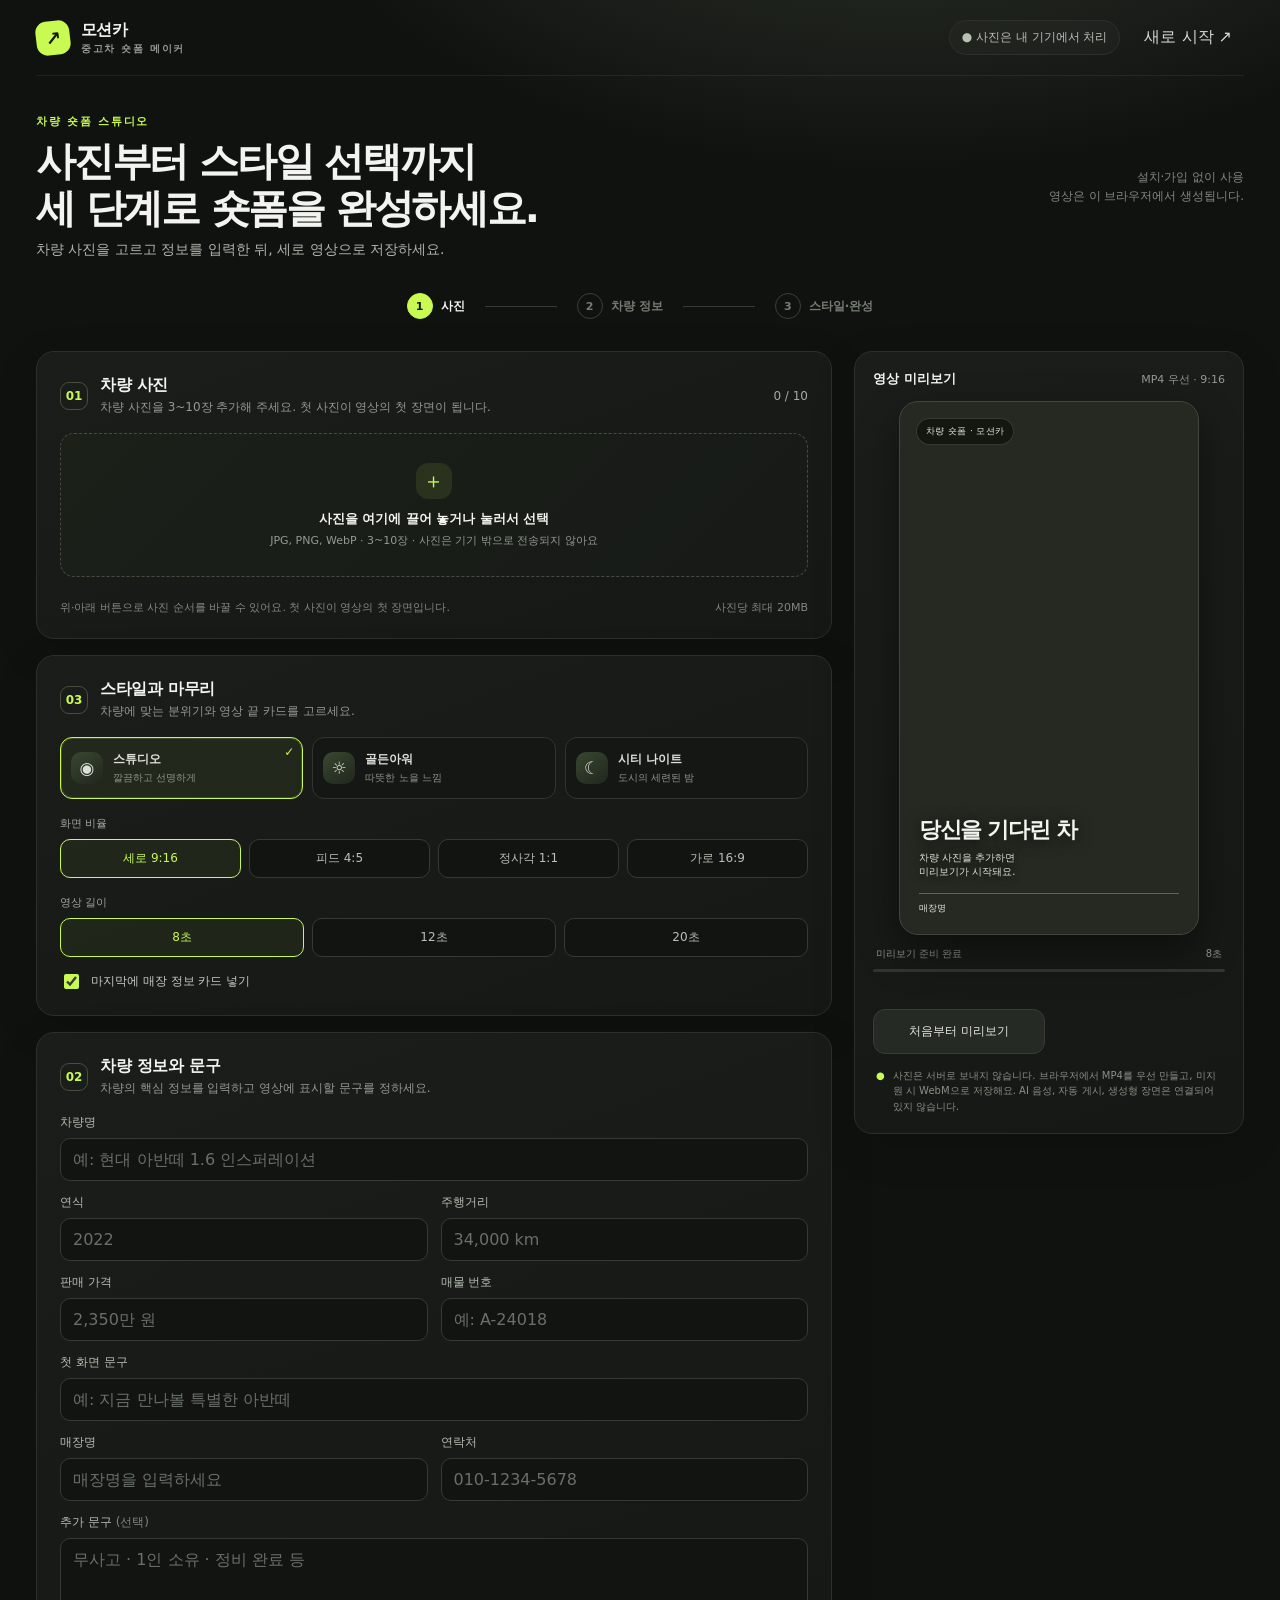
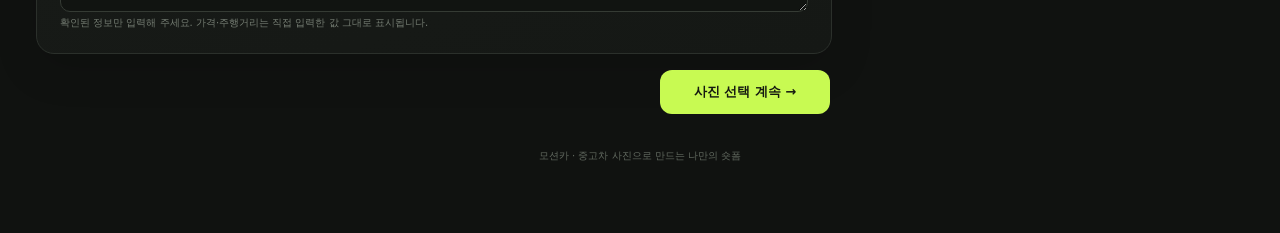
==== commit 3721d17c: "Fix wizard step visibility and Korean copy" ====
--- a/reel-maker/index.html
+++ b/reel-maker/index.html
@@ -8,7 +8,7 @@
   <title>모션카 — 중고차 숏폼 메이커</title>
   <style>
     :root{color-scheme:dark;--bg:#101210;--panel:#171a17;--panel2:#1d211d;--line:#2b302b;--muted:#939a91;--text:#f3f4ef;--lime:#c8fa52;--lime-dark:#a6d735;--orange:#ffb35a;--danger:#ff786f;--radius:18px;font-family:Inter,Pretendard,"Apple SD Gothic Neo","Noto Sans KR",system-ui,sans-serif}
-    *{box-sizing:border-box}body{margin:0;background:radial-gradient(1000px 600px at 70% -220px,#32392e 0%,transparent 65%),var(--bg);color:var(--text);min-height:100vh}button,input,select,textarea{font:inherit}button{cursor:pointer}button:focus-visible,input:focus-visible,select:focus-visible,textarea:focus-visible{outline:2px solid var(--lime);outline-offset:2px}.shell{max-width:1320px;margin:auto;padding:0 36px 70px}.topbar{height:76px;display:flex;align-items:center;justify-content:space-between;border-bottom:1px solid #ffffff12}.brand{display:flex;align-items:center;gap:11px;font-weight:800;letter-spacing:-.04em}.brand-mark{width:34px;height:34px;border-radius:11px;background:var(--lime);color:#161910;display:grid;place-items:center;font-size:19px;transform:rotate(-7deg)}.brand small{display:block;color:var(--muted);font-size:10px;letter-spacing:.17em;text-transform:uppercase;margin-top:1px}.top-actions{display:flex;align-items:center;gap:12px}.local-pill{border:1px solid var(--line);background:#ffffff06;border-radius:99px;padding:8px 12px;color:#b9c0b4;font-size:12px}.icon-button,.quiet-button,.primary-button,.upload-button,.remove-button,.mini-button{border:0}.quiet-button{background:transparent;color:#d4d8d0;padding:10px 12px}.page-head{display:flex;justify-content:space-between;align-items:end;gap:20px;padding:38px 0 26px}.eyebrow{color:var(--lime);font-weight:750;font-size:11px;letter-spacing:.16em;text-transform:uppercase}.page-head h1{font-size:clamp(27px,4vw,40px);line-height:1.18;letter-spacing:-.055em;margin:9px 0 9px}.page-head p{margin:0;color:#aeb5aa;font-size:14px}.credit-note{align-self:center;text-align:right;color:#818980;font-size:12px;line-height:1.6}.workspace{display:grid;grid-template-columns:minmax(0,1fr) 390px;gap:22px;align-items:start}.form-column{display:grid;gap:16px}.panel{background:linear-gradient(160deg,#1a1d1a,#151815);border:1px solid var(--line);border-radius:var(--radius);padding:23px;box-shadow:0 14px 44px #0002}.section-head{display:flex;align-items:center;gap:12px;margin-bottom:17px}.step{width:28px;height:28px;border:1px solid #44503a;border-radius:9px;display:grid;place-items:center;color:var(--lime);font-weight:800;font-size:12px}.section-head h2{font-size:16px;margin:0;letter-spacing:-.02em}.section-head p{margin:3px 0 0;color:var(--muted);font-size:12px}.section-head .count{margin-left:auto;font-size:12px;color:#a5aba1}.dropzone{position:relative;border:1px dashed #454c42;border-radius:14px;background:linear-gradient(135deg,#1b2019,#171a17);min-height:144px;display:flex;align-items:center;justify-content:center;text-align:center;padding:20px;transition:.18s}.dropzone:hover,.dropzone.dragging{border-color:var(--lime);background:#c8fa520a}.upload-icon{width:36px;height:36px;border-radius:12px;background:#c8fa5218;color:var(--lime);display:grid;place-items:center;font-size:21px;margin:0 auto 9px}.dropzone strong{font-size:13px}.dropzone span{display:block;color:var(--muted);font-size:11px;margin-top:5px}.upload-button{position:absolute;inset:0;width:100%;height:100%;opacity:0;cursor:pointer}.photo-grid{display:grid;grid-template-columns:repeat(5,minmax(0,1fr));gap:9px;margin-top:12px}.photo-card{position:relative;aspect-ratio:1;border-radius:12px;overflow:hidden;border:1px solid #ffffff18;background:#262a25}.photo-card img{width:100%;height:100%;object-fit:cover;display:block} .photo-index{position:absolute;left:7px;top:7px;background:#0b0d0bbd;border:1px solid #ffffff25;border-radius:7px;padding:3px 6px;font-size:10px}.photo-order{position:absolute;left:6px;right:6px;bottom:6px;display:flex;justify-content:space-between}.photo-order button{border:1px solid #ffffff2c;border-radius:7px;background:#0b0d0bcf;color:#fff;width:25px;height:23px}.photo-order button:disabled{opacity:.35}.remove-button{position:absolute;right:6px;top:6px;background:#0b0d0bce;color:#fff;border:1px solid #ffffff25;border-radius:7px;width:24px;height:24px;font-size:13px}.photo-foot{display:flex;justify-content:space-between;gap:10px;color:#818980;font-size:11px;margin-top:11px}.form-grid{display:grid;grid-template-columns:1fr 1fr;gap:13px}.field{display:grid;gap:7px}.field.full{grid-column:1/-1}.field label{font-size:12px;color:#b6bdb2}.field input,.field select,.field textarea{width:100%;border:1px solid #353b34;border-radius:10px;background:#111411;color:var(--text);padding:11px 12px;min-height:42px}.field input::placeholder,.field textarea::placeholder{color:#697068}.field textarea{resize:vertical;min-height:74px}.field-hint{font-size:10px;color:#747c72;margin-top:-3px}.style-grid{display:grid;grid-template-columns:repeat(3,minmax(0,1fr));gap:9px}.style-card{position:relative;display:flex;align-items:center;gap:10px;text-align:left;color:#dce0d8;background:#141714;border:1px solid #30362e;border-radius:12px;padding:11px 10px;min-height:62px;transition:.15s}.style-card:hover{border-color:#656e5e}.style-card.active{border-color:var(--lime);background:#c8fa520d;box-shadow:0 0 0 1px #c8fa522e inset}.style-glyph{width:32px;height:32px;border-radius:10px;display:grid;place-items:center;background:linear-gradient(145deg,#3a4730,#20261d);font-size:17px;flex:none}.style-card b{font-size:12px;display:block}.style-card small{font-size:10px;color:#8e968a;display:block;margin-top:3px}.style-card .check{position:absolute;right:8px;top:7px;color:var(--lime);font-size:12px;display:none}.style-card.active .check{display:block}.option-row{display:flex;gap:8px}.option-button{flex:1;border:1px solid #353b34;border-radius:10px;background:#111411;color:#b9c0b5;padding:10px 8px;font-size:12px;transition:.15s}.option-button.active{border-color:var(--lime);color:var(--lime);background:#c8fa520c}.sub-label{font-size:11px;color:#9fa69b;margin:17px 0 8px}.sub-label:first-child{margin-top:0}.checkrow{display:flex;align-items:center;gap:9px;color:#c4cbc0;font-size:12px;margin-top:14px}.checkrow input{accent-color:var(--lime);width:15px;height:15px}.preview-column{position:sticky;top:18px}.preview-panel{padding:18px}.preview-top{display:flex;align-items:center;justify-content:space-between;margin-bottom:13px}.preview-top b{font-size:13px}.preview-top span{color:#939a91;font-size:11px}.preview-wrap{position:relative;width:min(100%,300px);margin:0 auto;aspect-ratio:9/16;border-radius:19px;overflow:hidden;background:#252921;border:1px solid #40463d;box-shadow:0 18px 42px #0006}.preview-wrap canvas{width:100%;height:100%;display:block}#finalVideo{position:absolute;inset:0;width:100%;height:100%;object-fit:contain;background:#000}.preview-overlay{position:absolute;inset:0;pointer-events:none;display:flex;flex-direction:column;justify-content:space-between;padding:16px}.preview-badge{align-self:flex-start;background:#10130dcc;border:1px solid #ffffff24;border-radius:99px;padding:6px 9px;font-size:9px;letter-spacing:.04em;color:#e4e9dc}.preview-footer{padding:0 3px 3px}.preview-hook{font-size:22px;font-weight:850;letter-spacing:-.06em;line-height:1.15;text-shadow:0 2px 16px #000b;max-width:95%}.preview-meta{margin-top:8px;font-size:10px;color:#e1e6dd;text-shadow:0 1px 10px #000}.preview-price{margin-top:7px;color:var(--lime);font-weight:850;font-size:16px;text-shadow:0 1px 10px #000}.preview-dealer{margin-top:14px;border-top:1px solid #ffffff45;padding-top:8px;font-size:9px;color:#e6e9e0;display:flex;justify-content:space-between}.preview-caption{display:flex;justify-content:space-between;align-items:center;color:#8f968b;font-size:10px;padding:12px 3px 0}.render-progress{height:3px;background:#31362f;border-radius:99px;margin-top:8px;overflow:hidden}.render-progress i{display:block;width:0;height:100%;background:var(--lime);transition:width .2s}.preview-controls{display:grid;grid-template-columns:1fr 1fr;gap:9px;margin-top:15px}.primary-button{background:var(--lime);color:#141810;font-weight:850;border-radius:12px;padding:13px 15px;font-size:13px;transition:transform .15s,background .15s}.primary-button:hover{background:#d5ff72;transform:translateY(-1px)}.primary-button:disabled{opacity:.55;cursor:wait;transform:none}.secondary-button{background:#252a24;color:#e4e8df;border:1px solid #373d35;border-radius:12px;padding:13px 12px;font-size:12px}.privacy-note{display:flex;gap:8px;align-items:flex-start;color:#899186;font-size:10px;line-height:1.55;padding:14px 3px 1px}.privacy-note i{color:var(--lime);font-style:normal}.toast{position:fixed;left:50%;bottom:24px;transform:translate(-50%,20px);opacity:0;pointer-events:none;background:#252a23;border:1px solid #59634d;color:#edf1e7;border-radius:12px;padding:11px 15px;font-size:12px;box-shadow:0 8px 28px #0007;transition:.2s;z-index:5}.toast.show{opacity:1;transform:translate(-50%,0)}.progress-label{color:#a6b09e;font-size:10px;margin-top:7px;min-height:15px}.wizard-stepper{display:flex;align-items:center;justify-content:center;gap:10px;padding:0 0 24px}.wizard-step{display:flex;align-items:center;gap:8px;background:none;border:0;color:#747c72;font-size:12px;font-weight:650;padding:8px 10px}.wizard-step span{white-space:nowrap}.wizard-step .wizard-num{width:26px;height:26px;border:1px solid #3b4039;border-radius:50%;display:grid;place-items:center;font-size:11px}.wizard-step.active{color:#f3f4ef}.wizard-step.active .wizard-num{background:var(--lime);border-color:var(--lime);color:#141810}.wizard-step.done .wizard-num{border-color:#829d4c;color:var(--lime)}.wizard-line{height:1px;width:min(9vw,72px);background:#343a32}.wizard-nav{display:flex;justify-content:space-between;gap:12px;padding:0 2px}.wizard-nav .primary-button{min-width:170px}.wizard-back{background:transparent;border:1px solid var(--line);border-radius:12px;color:#d3d8ce;padding:12px 18px;font-size:13px}.wizard-nav .spacer{flex:1}.footer-note{text-align:center;color:#626a60;font-size:10px;margin-top:35px}
+    *{box-sizing:border-box}[hidden]{display:none!important}body{margin:0;background:radial-gradient(1000px 600px at 70% -220px,#32392e 0%,transparent 65%),var(--bg);color:var(--text);min-height:100vh}button,input,select,textarea{font:inherit}button{cursor:pointer}button:focus-visible,input:focus-visible,select:focus-visible,textarea:focus-visible{outline:2px solid var(--lime);outline-offset:2px}.shell{max-width:1320px;margin:auto;padding:0 36px 70px}.topbar{height:76px;display:flex;align-items:center;justify-content:space-between;border-bottom:1px solid #ffffff12}.brand{display:flex;align-items:center;gap:11px;font-weight:800;letter-spacing:-.04em}.brand-mark{width:34px;height:34px;border-radius:11px;background:var(--lime);color:#161910;display:grid;place-items:center;font-size:19px;transform:rotate(-7deg)}.brand small{display:block;color:var(--muted);font-size:10px;letter-spacing:.17em;text-transform:uppercase;margin-top:1px}.top-actions{display:flex;align-items:center;gap:12px}.local-pill{border:1px solid var(--line);background:#ffffff06;border-radius:99px;padding:8px 12px;color:#b9c0b4;font-size:12px}.icon-button,.quiet-button,.primary-button,.upload-button,.remove-button,.mini-button{border:0}.quiet-button{background:transparent;color:#d4d8d0;padding:10px 12px}.page-head{display:flex;justify-content:space-between;align-items:end;gap:20px;padding:38px 0 26px}.eyebrow{color:var(--lime);font-weight:750;font-size:11px;letter-spacing:.16em;text-transform:uppercase}.page-head h1{font-size:clamp(27px,4vw,40px);line-height:1.18;letter-spacing:-.055em;margin:9px 0 9px}.page-head p{margin:0;color:#aeb5aa;font-size:14px}.credit-note{align-self:center;text-align:right;color:#818980;font-size:12px;line-height:1.6}.workspace{display:grid;grid-template-columns:minmax(0,1fr) 390px;gap:22px;align-items:start}.form-column{display:grid;gap:16px}.panel{background:linear-gradient(160deg,#1a1d1a,#151815);border:1px solid var(--line);border-radius:var(--radius);padding:23px;box-shadow:0 14px 44px #0002}.section-head{display:flex;align-items:center;gap:12px;margin-bottom:17px}.step{width:28px;height:28px;border:1px solid #44503a;border-radius:9px;display:grid;place-items:center;color:var(--lime);font-weight:800;font-size:12px}.section-head h2{font-size:16px;margin:0;letter-spacing:-.02em}.section-head p{margin:3px 0 0;color:var(--muted);font-size:12px}.section-head .count{margin-left:auto;font-size:12px;color:#a5aba1}.dropzone{position:relative;border:1px dashed #454c42;border-radius:14px;background:linear-gradient(135deg,#1b2019,#171a17);min-height:144px;display:flex;align-items:center;justify-content:center;text-align:center;padding:20px;transition:.18s}.dropzone:hover,.dropzone.dragging{border-color:var(--lime);background:#c8fa520a}.upload-icon{width:36px;height:36px;border-radius:12px;background:#c8fa5218;color:var(--lime);display:grid;place-items:center;font-size:21px;margin:0 auto 9px}.dropzone strong{font-size:13px}.dropzone span{display:block;color:var(--muted);font-size:11px;margin-top:5px}.upload-button{position:absolute;inset:0;width:100%;height:100%;opacity:0;cursor:pointer}.photo-grid{display:grid;grid-template-columns:repeat(5,minmax(0,1fr));gap:9px;margin-top:12px}.photo-card{position:relative;aspect-ratio:1;border-radius:12px;overflow:hidden;border:1px solid #ffffff18;background:#262a25}.photo-card img{width:100%;height:100%;object-fit:cover;display:block} .photo-index{position:absolute;left:7px;top:7px;background:#0b0d0bbd;border:1px solid #ffffff25;border-radius:7px;padding:3px 6px;font-size:10px}.photo-order{position:absolute;left:6px;right:6px;bottom:6px;display:flex;justify-content:space-between}.photo-order button{border:1px solid #ffffff2c;border-radius:7px;background:#0b0d0bcf;color:#fff;width:25px;height:23px}.photo-order button:disabled{opacity:.35}.remove-button{position:absolute;right:6px;top:6px;background:#0b0d0bce;color:#fff;border:1px solid #ffffff25;border-radius:7px;width:24px;height:24px;font-size:13px}.photo-foot{display:flex;justify-content:space-between;gap:10px;color:#818980;font-size:11px;margin-top:11px}.form-grid{display:grid;grid-template-columns:1fr 1fr;gap:13px}.field{display:grid;gap:7px}.field.full{grid-column:1/-1}.field label{font-size:12px;color:#b6bdb2}.field input,.field select,.field textarea{width:100%;border:1px solid #353b34;border-radius:10px;background:#111411;color:var(--text);padding:11px 12px;min-height:42px}.field input::placeholder,.field textarea::placeholder{color:#697068}.field textarea{resize:vertical;min-height:74px}.field-hint{font-size:10px;color:#747c72;margin-top:-3px}.style-grid{display:grid;grid-template-columns:repeat(3,minmax(0,1fr));gap:9px}.style-card{position:relative;display:flex;align-items:center;gap:10px;text-align:left;color:#dce0d8;background:#141714;border:1px solid #30362e;border-radius:12px;padding:11px 10px;min-height:62px;transition:.15s}.style-card:hover{border-color:#656e5e}.style-card.active{border-color:var(--lime);background:#c8fa520d;box-shadow:0 0 0 1px #c8fa522e inset}.style-glyph{width:32px;height:32px;border-radius:10px;display:grid;place-items:center;background:linear-gradient(145deg,#3a4730,#20261d);font-size:17px;flex:none}.style-card b{font-size:12px;display:block}.style-card small{font-size:10px;color:#8e968a;display:block;margin-top:3px}.style-card .check{position:absolute;right:8px;top:7px;color:var(--lime);font-size:12px;display:none}.style-card.active .check{display:block}.option-row{display:flex;gap:8px}.option-button{flex:1;border:1px solid #353b34;border-radius:10px;background:#111411;color:#b9c0b5;padding:10px 8px;font-size:12px;transition:.15s}.option-button.active{border-color:var(--lime);color:var(--lime);background:#c8fa520c}.sub-label{font-size:11px;color:#9fa69b;margin:17px 0 8px}.sub-label:first-child{margin-top:0}.checkrow{display:flex;align-items:center;gap:9px;color:#c4cbc0;font-size:12px;margin-top:14px}.checkrow input{accent-color:var(--lime);width:15px;height:15px}.preview-column{position:sticky;top:18px}.preview-panel{padding:18px}.preview-top{display:flex;align-items:center;justify-content:space-between;margin-bottom:13px}.preview-top b{font-size:13px}.preview-top span{color:#939a91;font-size:11px}.preview-wrap{position:relative;width:min(100%,300px);margin:0 auto;aspect-ratio:9/16;border-radius:19px;overflow:hidden;background:#252921;border:1px solid #40463d;box-shadow:0 18px 42px #0006}.preview-wrap canvas{width:100%;height:100%;display:block}#finalVideo{position:absolute;inset:0;width:100%;height:100%;object-fit:contain;background:#000}.preview-overlay{position:absolute;inset:0;pointer-events:none;display:flex;flex-direction:column;justify-content:space-between;padding:16px}.preview-badge{align-self:flex-start;background:#10130dcc;border:1px solid #ffffff24;border-radius:99px;padding:6px 9px;font-size:9px;letter-spacing:.04em;color:#e4e9dc}.preview-footer{padding:0 3px 3px}.preview-hook{font-size:22px;font-weight:850;letter-spacing:-.06em;line-height:1.15;text-shadow:0 2px 16px #000b;max-width:95%}.preview-meta{margin-top:8px;font-size:10px;color:#e1e6dd;text-shadow:0 1px 10px #000}.preview-price{margin-top:7px;color:var(--lime);font-weight:850;font-size:16px;text-shadow:0 1px 10px #000}.preview-dealer{margin-top:14px;border-top:1px solid #ffffff45;padding-top:8px;font-size:9px;color:#e6e9e0;display:flex;justify-content:space-between}.preview-caption{display:flex;justify-content:space-between;align-items:center;color:#8f968b;font-size:10px;padding:12px 3px 0}.render-progress{height:3px;background:#31362f;border-radius:99px;margin-top:8px;overflow:hidden}.render-progress i{display:block;width:0;height:100%;background:var(--lime);transition:width .2s}.preview-controls{display:grid;grid-template-columns:1fr 1fr;gap:9px;margin-top:15px}.primary-button{background:var(--lime);color:#141810;font-weight:850;border-radius:12px;padding:13px 15px;font-size:13px;transition:transform .15s,background .15s}.primary-button:hover{background:#d5ff72;transform:translateY(-1px)}.primary-button:disabled{opacity:.55;cursor:wait;transform:none}.secondary-button{background:#252a24;color:#e4e8df;border:1px solid #373d35;border-radius:12px;padding:13px 12px;font-size:12px}.privacy-note{display:flex;gap:8px;align-items:flex-start;color:#899186;font-size:10px;line-height:1.55;padding:14px 3px 1px}.privacy-note i{color:var(--lime);font-style:normal}.toast{position:fixed;left:50%;bottom:24px;transform:translate(-50%,20px);opacity:0;pointer-events:none;background:#252a23;border:1px solid #59634d;color:#edf1e7;border-radius:12px;padding:11px 15px;font-size:12px;box-shadow:0 8px 28px #0007;transition:.2s;z-index:5}.toast.show{opacity:1;transform:translate(-50%,0)}.progress-label{color:#a6b09e;font-size:10px;margin-top:7px;min-height:15px}.wizard-stepper{display:flex;align-items:center;justify-content:center;gap:10px;padding:0 0 24px}.wizard-step{display:flex;align-items:center;gap:8px;background:none;border:0;color:#747c72;font-size:12px;font-weight:650;padding:8px 10px}.wizard-step span{white-space:nowrap}.wizard-step .wizard-num{width:26px;height:26px;border:1px solid #3b4039;border-radius:50%;display:grid;place-items:center;font-size:11px}.wizard-step.active{color:#f3f4ef}.wizard-step.active .wizard-num{background:var(--lime);border-color:var(--lime);color:#141810}.wizard-step.done .wizard-num{border-color:#829d4c;color:var(--lime)}.wizard-line{height:1px;width:min(9vw,72px);background:#343a32}.wizard-nav{display:flex;justify-content:space-between;gap:12px;padding:0 2px}.wizard-nav .primary-button{min-width:170px}.wizard-back{background:transparent;border:1px solid var(--line);border-radius:12px;color:#d3d8ce;padding:12px 18px;font-size:13px}.wizard-nav .spacer{flex:1}.footer-note{text-align:center;color:#626a60;font-size:10px;margin-top:35px}
     @media(max-width:980px){.workspace{grid-template-columns:minmax(0,1fr) 330px;gap:14px}.shell{padding-left:22px;padding-right:22px}.panel{padding:19px}.style-grid{grid-template-columns:repeat(2,minmax(0,1fr))}.photo-grid{grid-template-columns:repeat(4,minmax(0,1fr))}}
     @media(max-width:760px){.shell{padding:0 14px 45px}.topbar{height:62px}.local-pill{font-size:10px}.quiet-button{font-size:12px}.page-head{padding:27px 0 20px;align-items:start}.credit-note{display:none}.workspace{grid-template-columns:1fr}.preview-column{position:relative;top:auto;grid-row:1}.preview-panel{padding:14px}.preview-wrap{width:min(58vw,250px)}.preview-controls{grid-template-columns:1fr 1fr}.form-column{grid-row:2}.panel{padding:18px}.photo-grid{grid-template-columns:repeat(4,minmax(0,1fr))}}
     @media(max-width:440px){.page-head h1{font-size:27px}.section-head{margin-bottom:14px}.form-grid{gap:10px}.style-grid{gap:7px}.style-card{padding:9px 8px;gap:7px}.style-glyph{width:28px;height:28px}.photo-grid{grid-template-columns:repeat(3,minmax(0,1fr))}.preview-wrap{width:min(65vw,230px)}}
@@ -17,7 +17,7 @@
 <body>
   <div class="shell">
     <header class="topbar">
-      <div class="brand"><div class="brand-mark" aria-hidden="true">↗</div><div>모션카<small>USED CAR REEL MAKER</small></div></div>
+      <div class="brand"><div class="brand-mark" aria-hidden="true">↗</div><div>모션카<small>중고차 숏폼 메이커</small></div></div>
       <div class="top-actions"><span class="local-pill">● 사진은 내 기기에서 처리</span><button class="quiet-button" id="resetBtn" type="button">새로 시작 ↗</button></div>
     </header>
     <main>
@@ -155,9 +155,9 @@
     }
     let wizardStep=0;const wizardPanels=['photosPanel','detailsPanel','settingsPanel'];function renderWizard(){wizardPanels.forEach((id,i)=>document.getElementById(id).hidden=i!==wizardStep);document.querySelectorAll('[data-wizard-step]').forEach((b,i)=>{b.classList.toggle('active',i===wizardStep);b.classList.toggle('done',i<wizardStep);b.setAttribute('aria-current',i===wizardStep?'step':'false')});$('#backStep').hidden=wizardStep===0;$('#nextStep').hidden=wizardStep===2;$('#createBtn').hidden=wizardStep!==2;$('#nextStep').textContent=wizardStep===0?'사진 선택 계속 →':'스타일 선택 계속 →';$('#previewState').textContent=wizardStep===2?'완성 전 미리보기':'실시간 미리보기'}function goStep(target){if(target>wizardStep&&wizardStep===0&&state.photos.length<MIN_FILES){toast(`사진을 ${MIN_FILES}장 이상 추가해 주세요.`);return}if(target>=2&&wizardStep<2&&!text('carName')){toast('차량명을 입력해 주세요.');$('#carName').focus();return}wizardStep=Math.max(0,Math.min(2,target));renderWizard()}$('#nextStep').addEventListener('click',()=>goStep(wizardStep+1));$('#backStep').addEventListener('click',()=>goStep(wizardStep-1));$('#wizardStepper').addEventListener('click',e=>{const b=e.target.closest('[data-wizard-step]');if(b)goStep(Number(b.dataset.wizardStep))});$('#photoInput').addEventListener('change',e=>{addFiles(e.target.files);e.target.value=''});const dz=$('#dropzone');dz.addEventListener('dragover',e=>{e.preventDefault();dz.classList.add('dragging')});dz.addEventListener('dragleave',()=>dz.classList.remove('dragging'));dz.addEventListener('drop',e=>{e.preventDefault();dz.classList.remove('dragging');addFiles(e.dataTransfer.files)});
     $('#styleGrid').addEventListener('click',e=>{const b=e.target.closest('[data-style]');if(!b)return;document.querySelectorAll('[data-style]').forEach(x=>x.classList.toggle('active',x===b));state.style=b.dataset.style;drawPreview()});
-    $('#ratioOptions').addEventListener('click',e=>{const b=e.target.closest('[data-value]');if(!b)return;state.ratio=b.dataset.value;document.querySelectorAll('#ratioOptions [data-value]').forEach(x=>x.classList.toggle('active',x===b));setCanvasSize()});
+    $('#ratioOptions').addEventListener('click',e=>{const b=e.target.closest('[data-value]');if(!b)return;state.ratio=b.dataset.value;document.querySelectorAll('#ratioOptions [data-value]').forEach(x=>x.classList.toggle('active',x===b));$('#previewRatio').textContent='MP4 우선 · '+state.ratio;setCanvasSize()});
     $('#durationOptions').addEventListener('click',e=>{const b=e.target.closest('[data-value]');if(!b)return;state.duration=Number(b.dataset.value);document.querySelectorAll('#durationOptions [data-value]').forEach(x=>x.classList.toggle('active',x===b));updateOverlay()});
-    ['carName','year','mileage','price','stock','hook','dealer','phone','extra'].forEach(id=>$('previewBtn').addEventListener('click',()=>{if(resultUrl){$('#finalVideo').currentTime=0;$('#finalVideo').play();toast('완성된 영상을 재생해요.')}else{state.startedAt=performance.now();drawPreview();toast('미리보기를 처음부터 재생해요.')}});$('#resetBtn').addEventListener('click',()=>{if(state.rendering)return;wizardStep=0;state.photos.forEach(p=>URL.revokeObjectURL(p.url));state.photos=[];if(resultUrl){URL.revokeObjectURL(resultUrl);resultUrl=''}$('#finalVideo').pause();$('#finalVideo').removeAttribute('src');$('#finalVideo').hidden=true;canvas.hidden=false;$('#previewOverlay').hidden=false;['carName','year','mileage','price','stock','hook','dealer','phone','extra'].forEach(id=>$('#'+id).value='');$('#endCard').checked=true;state.style='studio';state.ratio='9:16';state.duration=8;document.querySelectorAll('[data-style]').forEach(x=>x.classList.toggle('active',x.dataset.style==='studio'));document.querySelectorAll('#ratioOptions [data-value]').forEach(x=>x.classList.toggle('active',x.dataset.value==='9:16'));document.querySelectorAll('#durationOptions [data-value]').forEach(x=>x.classList.toggle('active',x.dataset.value==='8'));renderPhotos();setCanvasSize();$('#previewState').textContent='미리보기 준비 완료';$('#progressLabel').textContent='';toast('새 작업을 시작할 수 있어요.')});window.addEventListener('resize',()=>{if(!state.rendering)drawPreview()});setCanvasSize();updateOverlay();renderWizard();
+    ['carName','year','mileage','price','stock','hook','dealer','phone','extra'].forEach(id=>$('previewBtn').addEventListener('click',()=>{if(resultUrl){$('#finalVideo').currentTime=0;$('#finalVideo').play();toast('완성된 영상을 재생해요.')}else{state.startedAt=performance.now();drawPreview();toast('미리보기를 처음부터 재생해요.')}});$('#resetBtn').addEventListener('click',()=>{if(state.rendering)return;wizardStep=0;state.photos.forEach(p=>URL.revokeObjectURL(p.url));state.photos=[];if(resultUrl){URL.revokeObjectURL(resultUrl);resultUrl=''}$('#finalVideo').pause();$('#finalVideo').removeAttribute('src');$('#finalVideo').hidden=true;canvas.hidden=false;$('#previewOverlay').hidden=false;['carName','year','mileage','price','stock','hook','dealer','phone','extra'].forEach(id=>$('#'+id).value='');$('#endCard').checked=true;state.style='studio';state.ratio='9:16';state.duration=8;#previewRatio.textContent='MP4 우선 · 9:16';document.querySelectorAll('[data-style]').forEach(x=>x.classList.toggle('active',x.dataset.style==='studio'));document.querySelectorAll('#ratioOptions [data-value]').forEach(x=>x.classList.toggle('active',x.dataset.value==='9:16'));document.querySelectorAll('#durationOptions [data-value]').forEach(x=>x.classList.toggle('active',x.dataset.value==='8'));renderPhotos();setCanvasSize();$('#previewState').textContent='미리보기 준비 완료';$('#progressLabel').textContent='';toast('새 작업을 시작할 수 있어요.')});window.addEventListener('resize',()=>{if(!state.rendering)drawPreview()});setCanvasSize();updateOverlay();renderWizard();
   })();
   </script>
 </body>
@@ -167,3 +167,6 @@
 
 
 
+
+
+
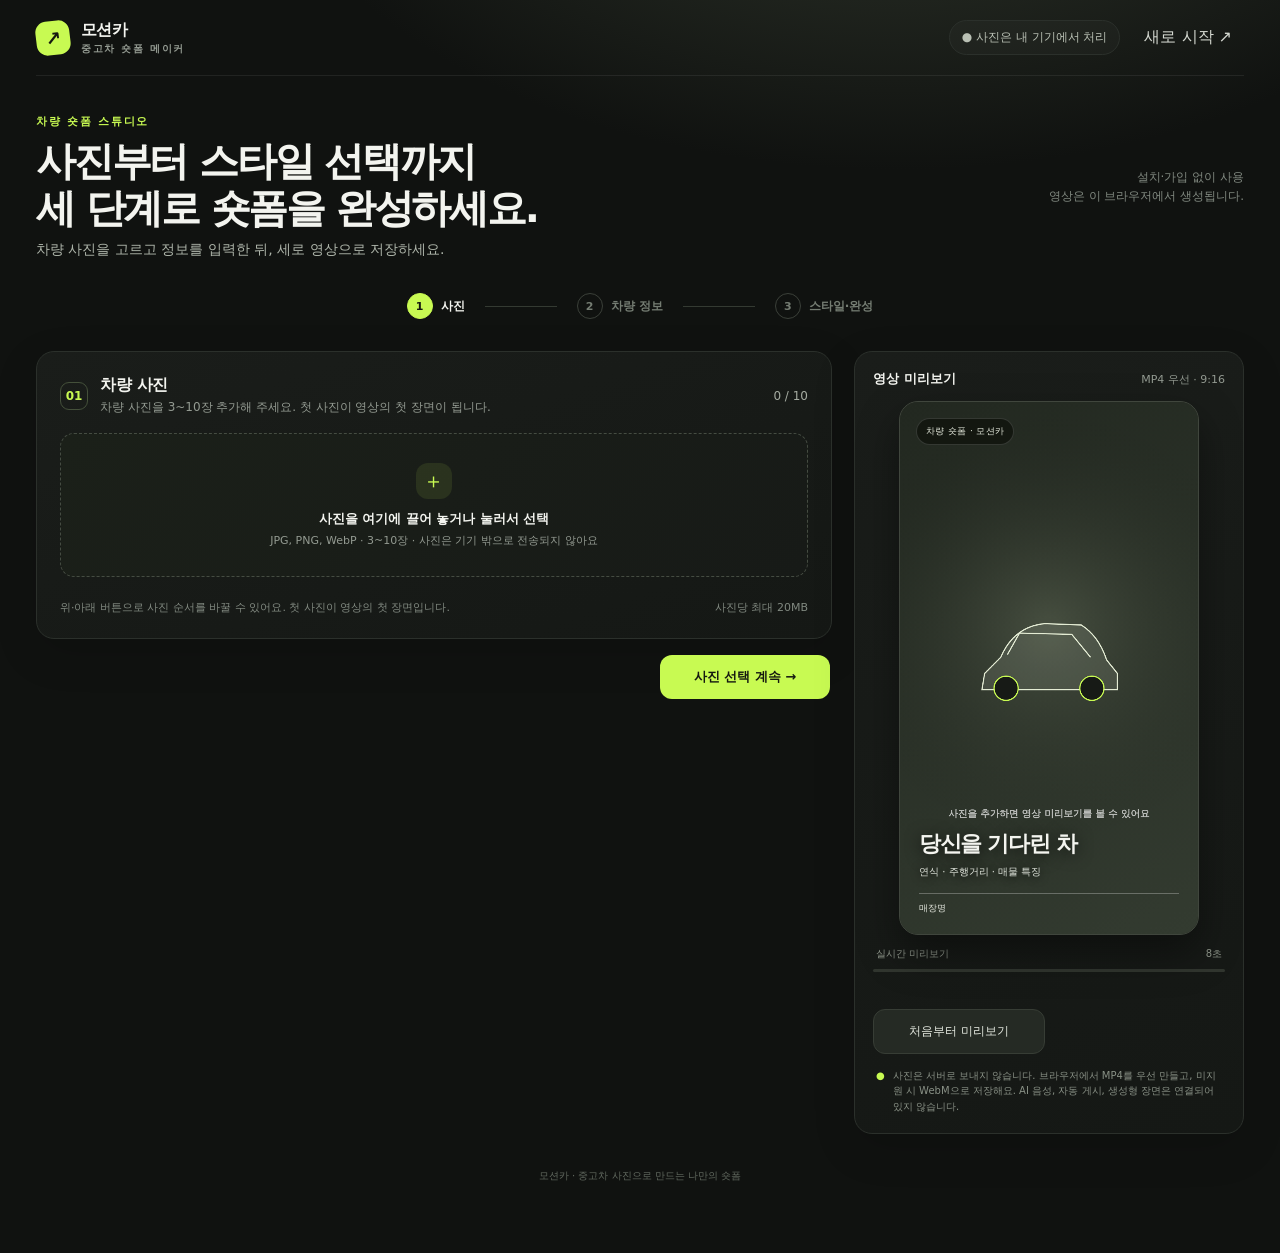
==== commit fbb32cca: "Repair photo controls and validate the final export flow" ====
--- a/reel-maker/index.html
+++ b/reel-maker/index.html
@@ -81,7 +81,7 @@
     const ratioMap={'9:16':[720,1280],'4:5':[864,1080],'1:1':[1080,1080],'16:9':[1280,720]};
     function text(id){return document.getElementById(id).value.trim()}
     function fmtPrice(value){return value?value:''}
-    function setCanvasSize(){const d=ratioMap[state.ratio];canvas.width=d[0];canvas.height=d[1];$('#previewWrap').style.aspectRatio=state.ratio.replace(':',' / ');$('#previewRatio').textContent=state.ratio+' · WebM';drawPreview()}
+    function setCanvasSize(){const d=ratioMap[state.ratio];canvas.width=d[0];canvas.height=d[1];$('#previewWrap').style.aspectRatio=state.ratio.replace(':',' / ');$('#previewRatio').textContent='MP4 우선 · '+state.ratio;drawPreview()}
     function cover(img,x,y,w,h,zoom=1){const iw=img.naturalWidth||img.width,ih=img.naturalHeight||img.height;if(!iw||!ih)return;const scale=Math.max(w/iw,h/ih)*zoom,sw=w/scale,sh=h/scale,sx=(iw-sw)/2,sy=(ih-sh)/2;ctx.drawImage(img,sx,sy,sw,sh,x,y,w,h)}
     function drawBackdrop(){const g=ctx.createLinearGradient(0,0,canvas.width,canvas.height),t=themes[state.style];g.addColorStop(0,t.top);g.addColorStop(1,t.bottom);ctx.fillStyle=g;ctx.fillRect(0,0,canvas.width,canvas.height);const glow=ctx.createRadialGradient(canvas.width*.5,canvas.height*.42,20,canvas.width*.5,canvas.height*.42,canvas.width*.75);glow.addColorStop(0,t.glow+'28');glow.addColorStop(1,'#00000000');ctx.fillStyle=glow;ctx.fillRect(0,0,canvas.width,canvas.height)}
     function drawCarGlyph(){const w=canvas.width,h=canvas.height,cx=w*.5,cy=h*.49,s=Math.min(w,h)*.45;ctx.save();ctx.translate(cx,cy);ctx.fillStyle='#d8dfd01d';ctx.strokeStyle='#e4ecd4';ctx.lineWidth=Math.max(2,s*.009);ctx.beginPath();ctx.moveTo(-s*.48,s*.08);ctx.lineTo(-s*.36,-s*.04);ctx.quadraticCurveTo(-s*.26,-s*.27,-s*.03,-s*.29);ctx.lineTo(s*.24,-s*.28);ctx.quadraticCurveTo(s*.37,-s*.2,s*.43,-s*.02);ctx.lineTo(s*.51,s*.08);ctx.lineTo(s*.51,s*.2);ctx.lineTo(-s*.5,s*.2);ctx.closePath();ctx.fill();ctx.stroke();ctx.beginPath();ctx.moveTo(-s*.31,-s*.06);ctx.lineTo(-s*.22,-s*.22);ctx.lineTo(s*.17,-s*.21);ctx.lineTo(s*.31,-s*.04);ctx.stroke();for(const x of [-.32,.32]){ctx.beginPath();ctx.arc(s*x,s*.19,s*.09,0,Math.PI*2);ctx.fillStyle='#171a16';ctx.fill();ctx.strokeStyle='#c8fa52';ctx.stroke()}ctx.restore();ctx.fillStyle='#ffffffaa';ctx.font=`600 ${Math.round(Math.min(w,h)*.032)}px system-ui`;ctx.textAlign='center';ctx.fillText('사진을 추가하면 영상 미리보기를 볼 수 있어요',w/2,canvas.height*.78)}
@@ -157,7 +157,7 @@
     $('#styleGrid').addEventListener('click',e=>{const b=e.target.closest('[data-style]');if(!b)return;document.querySelectorAll('[data-style]').forEach(x=>x.classList.toggle('active',x===b));state.style=b.dataset.style;drawPreview()});
     $('#ratioOptions').addEventListener('click',e=>{const b=e.target.closest('[data-value]');if(!b)return;state.ratio=b.dataset.value;document.querySelectorAll('#ratioOptions [data-value]').forEach(x=>x.classList.toggle('active',x===b));$('#previewRatio').textContent='MP4 우선 · '+state.ratio;setCanvasSize()});
     $('#durationOptions').addEventListener('click',e=>{const b=e.target.closest('[data-value]');if(!b)return;state.duration=Number(b.dataset.value);document.querySelectorAll('#durationOptions [data-value]').forEach(x=>x.classList.toggle('active',x===b));updateOverlay()});
-    ['carName','year','mileage','price','stock','hook','dealer','phone','extra'].forEach(id=>$('previewBtn').addEventListener('click',()=>{if(resultUrl){$('#finalVideo').currentTime=0;$('#finalVideo').play();toast('완성된 영상을 재생해요.')}else{state.startedAt=performance.now();drawPreview();toast('미리보기를 처음부터 재생해요.')}});$('#resetBtn').addEventListener('click',()=>{if(state.rendering)return;wizardStep=0;state.photos.forEach(p=>URL.revokeObjectURL(p.url));state.photos=[];if(resultUrl){URL.revokeObjectURL(resultUrl);resultUrl=''}$('#finalVideo').pause();$('#finalVideo').removeAttribute('src');$('#finalVideo').hidden=true;canvas.hidden=false;$('#previewOverlay').hidden=false;['carName','year','mileage','price','stock','hook','dealer','phone','extra'].forEach(id=>$('#'+id).value='');$('#endCard').checked=true;state.style='studio';state.ratio='9:16';state.duration=8;#previewRatio.textContent='MP4 우선 · 9:16';document.querySelectorAll('[data-style]').forEach(x=>x.classList.toggle('active',x.dataset.style==='studio'));document.querySelectorAll('#ratioOptions [data-value]').forEach(x=>x.classList.toggle('active',x.dataset.value==='9:16'));document.querySelectorAll('#durationOptions [data-value]').forEach(x=>x.classList.toggle('active',x.dataset.value==='8'));renderPhotos();setCanvasSize();$('#previewState').textContent='미리보기 준비 완료';$('#progressLabel').textContent='';toast('새 작업을 시작할 수 있어요.')});window.addEventListener('resize',()=>{if(!state.rendering)drawPreview()});setCanvasSize();updateOverlay();renderWizard();
+        ['carName','year','mileage','price','stock','hook','dealer','phone','extra'].forEach(id=>$('#'+id).addEventListener('input',updateOverlay));$('#endCard').addEventListener('change',updateOverlay);$('#createBtn').addEventListener('click',createVideo);$('#previewBtn').addEventListener('click',()=>{if(resultUrl){$('#finalVideo').currentTime=0;$('#finalVideo').play();toast('완성된 영상을 재생해요.')}else{state.startedAt=performance.now();drawPreview();toast('미리보기를 처음부터 재생해요.')}});$('#resetBtn').addEventListener('click',()=>{if(state.rendering)return;wizardStep=0;state.photos.forEach(p=>URL.revokeObjectURL(p.url));state.photos=[];if(resultUrl){URL.revokeObjectURL(resultUrl);resultUrl=''}$('#finalVideo').pause();$('#finalVideo').removeAttribute('src');$('#finalVideo').hidden=true;canvas.hidden=false;$('#previewOverlay').hidden=false;['carName','year','mileage','price','stock','hook','dealer','phone','extra'].forEach(id=>$('#'+id).value='');$('#endCard').checked=true;state.style='studio';state.ratio='9:16';state.duration=8;$('#previewRatio').textContent='MP4 우선 · 9:16';document.querySelectorAll('[data-style]').forEach(x=>x.classList.toggle('active',x.dataset.style==='studio'));document.querySelectorAll('#ratioOptions [data-value]').forEach(x=>x.classList.toggle('active',x.dataset.value==='9:16'));document.querySelectorAll('#durationOptions [data-value]').forEach(x=>x.classList.toggle('active',x.dataset.value==='8'));renderPhotos();setCanvasSize();$('#previewState').textContent='미리보기 준비 완료';$('#progressLabel').textContent='';toast('새 작업을 시작할 수 있어요.')});window.addEventListener('resize',()=>{if(!state.rendering)drawPreview()});setCanvasSize();updateOverlay();renderWizard();
   })();
   </script>
 </body>
@@ -170,3 +170,5 @@
 
 
 
+
+
